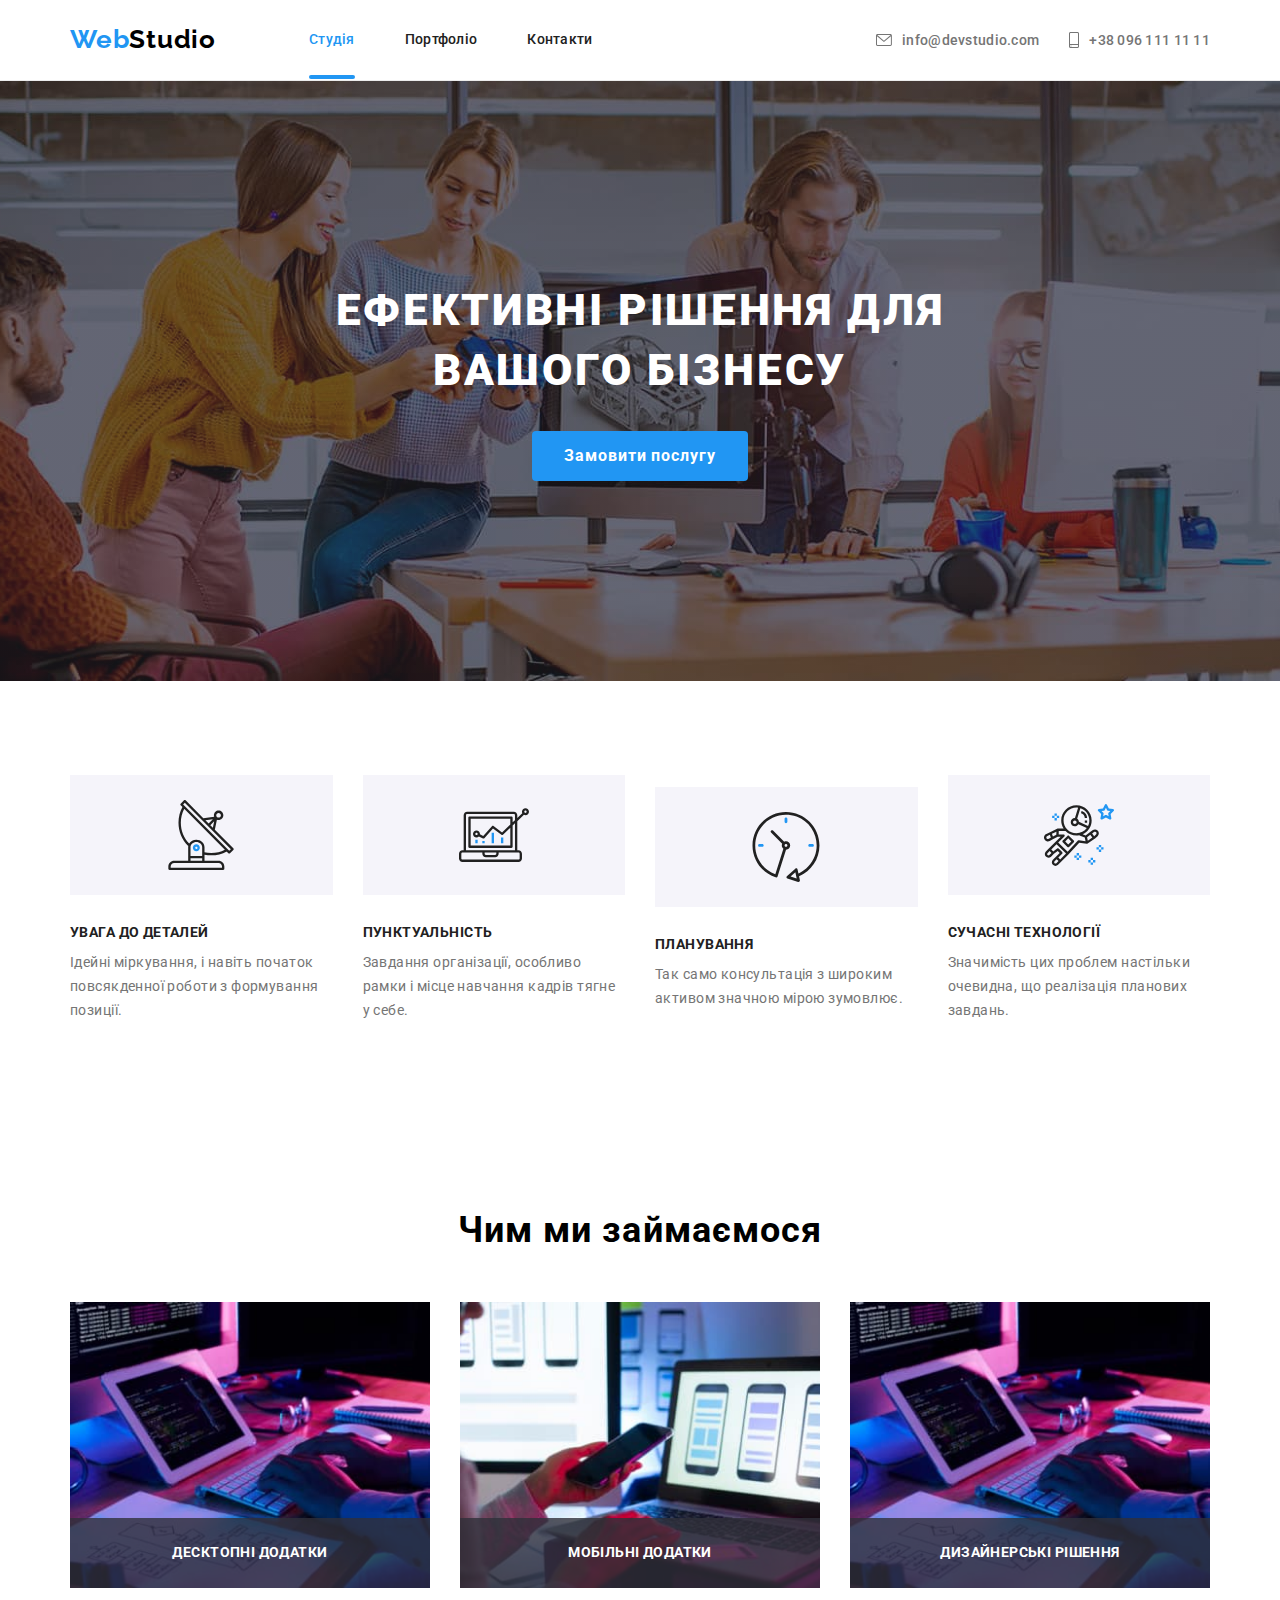
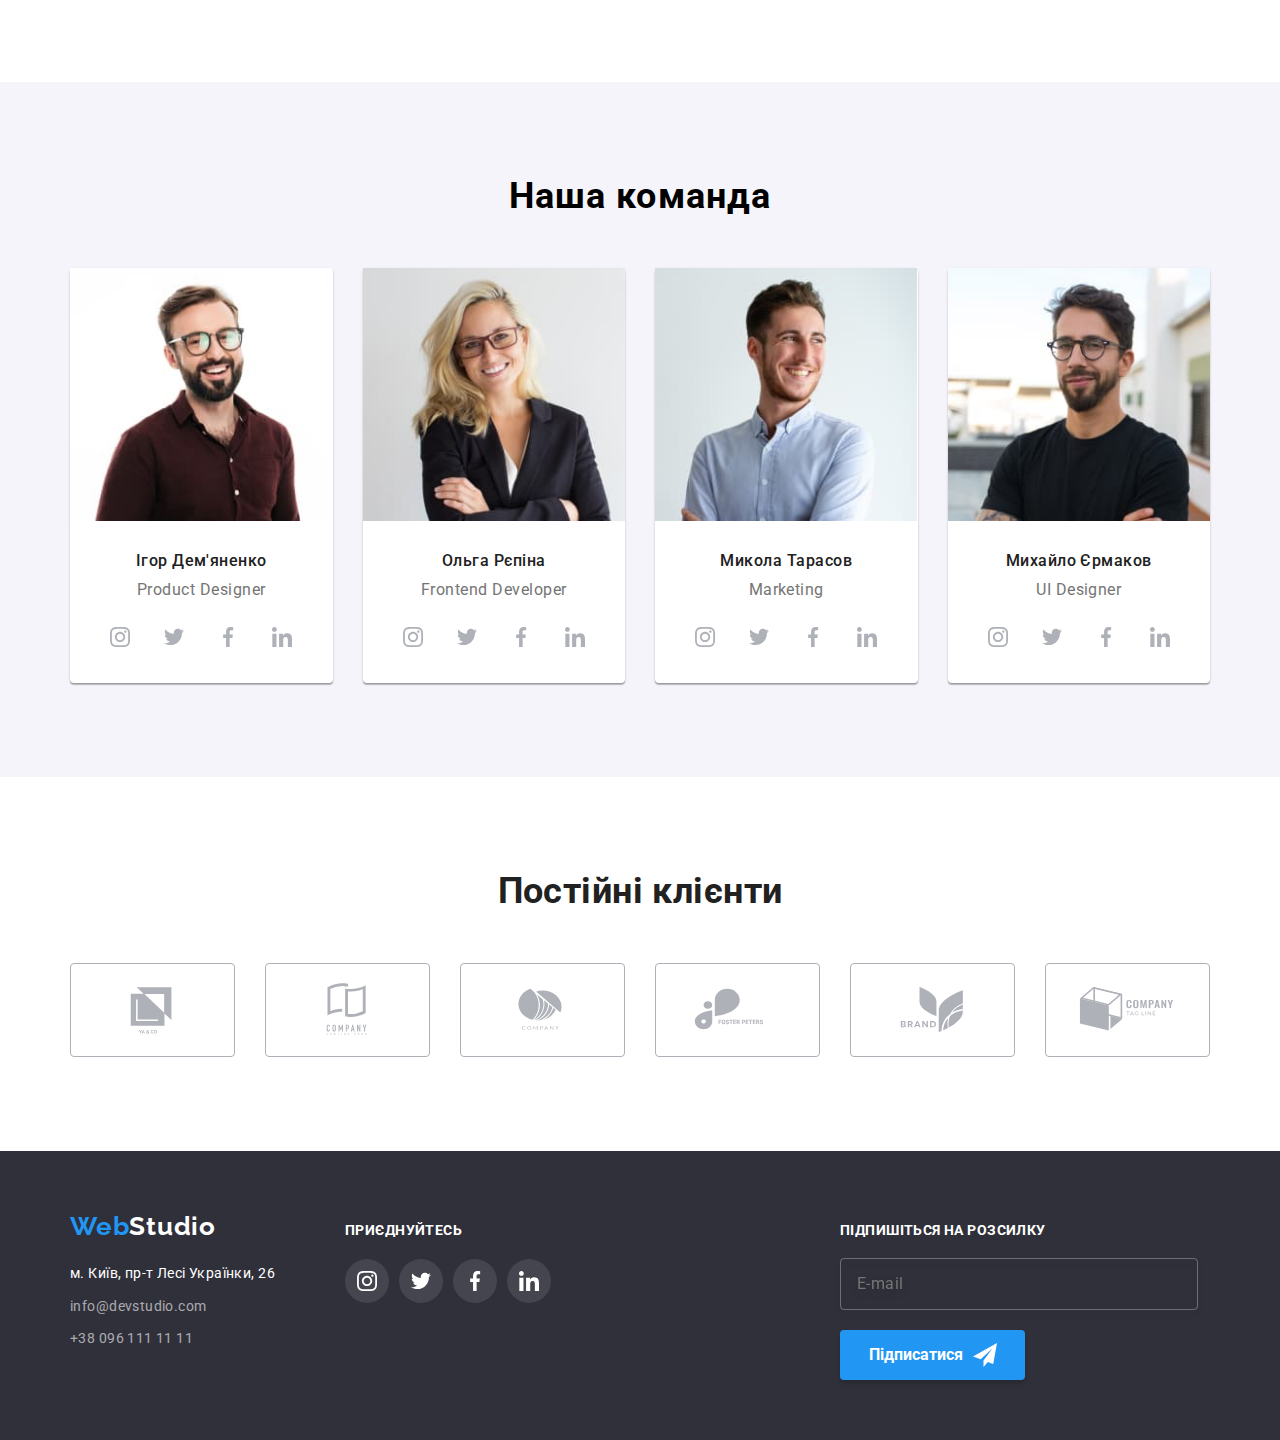
==== index.html @ 3d64f5d3 "hw 8 adaptive" ====
<!DOCTYPE html>
<html lang="uk">
  <head>
    <meta charset="UTF-8" />
    <meta http-equiv="X-UA-Compatible" content="IE=edge" />
    <meta name="viewport" content="width=device-width, initial-scale=1.0" />
    <title>WebStudio</title>

    <link rel="preconnect" href="https://fonts.googleapis.com" />
    <link rel="preconnect" href="https://fonts.gstatic.com" crossorigin />
    <link
      href="https://fonts.googleapis.com/css2?family=Raleway:wght@700&family=Roboto:wght@400;500;700;900&display=swap"
      rel="stylesheet"
    />

    <link
      rel="stylesheet"
      href="https://cdnjs.cloudflare.com/ajax/libs/modern-normalize/1.1.0/modern-normalize.min.css"
    />
    <link rel="stylesheet" href="./css/main.min.css" />
  </head>
  <body>
    <!-- хeдер -->

    <header class="header">
      <div class="container site-nav">
        <a href="./index.html" class="logo logo--nav">
          <span class="logo logo--accent">Web</span>Studio
        </a>

        <button
          class="burgerMenu"
          type="button"
          aria-expanded="false"
          aria-controls="menu-container"
          data-menu-button
        >
          <svg width="24px" height="16px" aria-label="Перемикач мобільного меню">
            <use class="burgerMenu__icon-menu" href="./images/symbol-defs.svg#icon-menu_24px"></use>
            <use
              class="burgerMenu__icon-cross"
              href="./images/symbol-defs.svg#icon-burg-close_24px"
            ></use>
          </svg>
        </button>

        <div class="menu-container" id="menu-container" data-menu>
          <nav class="nav">
            <ul class="nav-list">
              <li class="nav-list__item">
                <a href="./index.html" class="nav-list__link nav-list__link--current">Студія</a>
              </li>
              <li class="nav-list__item">
                <a href="./portfolio.html" class="nav-list__link">Портфоліо</a>
              </li>
              <li class="nav-list__item"><a href="" class="nav-list__link">Контакти</a></li>
            </ul>
          </nav>

          <ul class="contact-list">
            <li class="contact-list__item">
              <a
                href="mailto:info@devstudio.com"
                class="contact-list__link contact-list__link--mail"
              >
                <svg class="contact-list__icon" width="16px" height="12px">
                  <use href="./images/symbol-defs.svg#icon-envelope"></use>
                </svg>
                info@devstudio.com</a
              >
            </li>
            <li class="contact-list__item">
              <a href="tel:+380961111111" class="contact-list__link contact-list__link--tel">
                <svg class="contact-list__icon" width="10px" height="16px">
                  <use href="./images/symbol-defs.svg#icon-smartphone"></use>
                </svg>
                +38 096 111 11 11</a
              >
            </li>
          </ul>

          <ul class="header-list">
            <li class="header-list__item">
              <a href="#" class="header-list__link">Instagram</a>
            </li>
            <li class="header-list__item">
              <a href="#" class="header-list__link">Twitter</a>
            </li>
            <li class="header-list__item">
              <a href="#" class="header-list__link">Facebook</a>
            </li>
            <li class="header-list__item">
              <a href="#" class="header-list__link">LinkedIn</a>
            </li>
          </ul>
        </div>
      </div>
    </header>

    <main>
      <!-- герой -->

      <section class="hero">
        <div class="container">
          <h1 class="hero__title">Ефективні рішення для вашого бізнесу</h1>
          <button type="button" class="hero__button" data-modal-open>Замовити послугу</button>
        </div>
      </section>
      <!--переваги -->

      <section class="section">
        <div class="container">
          <h2 class="visual-hiden">Переваги</h2>
          <ul class="benefits">
            <li class="benefits-list__item">
              <div class="benefits-card">
                <svg width="70px" height="70px">
                  <use href="./images/symbol-defs.svg#icon-antenna"></use>
                </svg>
              </div>
              <h3 class="benefits-card__title">Увага до деталей</h3>
              <p class="benefits-card__text">
                Ідейні міркування, і навіть початок повсякденної роботи з формування позиції.
              </p>
            </li>
            <li class="benefits-list__item">
              <div class="benefits-card">
                <svg width="70px" height="70px">
                  <use href="./images/symbol-defs.svg#icon-diagram"></use>
                </svg>
              </div>

              <h3 class="benefits-card__title">Пунктуальність</h3>
              <p class="benefits-card__text">
                Завдання організації, особливо рамки і місце навчання кадрів тягне у себе.
              </p>
            </li>
            <li class="benefits-list__item">
              <div class="benefits-card">
                <svg width="70px" height="70px">
                  <use href="./images/symbol-defs.svg#icon-clock"></use>
                </svg>
              </div>

              <h3 class="benefits-card__title">Планування</h3>
              <p class="benefits-card__text">
                Так само консультація з широким активом значною мірою зумовлює.
              </p>
            </li>
            <li class="benefits-list__item">
              <div class="benefits-card">
                <svg width="70px" height="70px">
                  <use href="./images/symbol-defs.svg#icon-astronaut"></use>
                </svg>
              </div>

              <h3 class="benefits-card__title">Сучасні технології</h3>
              <p class="benefits-card__text">
                Значимість цих проблем настільки очевидна, що реалізація планових завдань.
              </p>
            </li>
          </ul>
        </div>
      </section>

      <!-- Чим ми займаємося-->

      <section class="section work section--no-padding">
        <div class="container">
          <h2 class="section__title">Чим ми займаємося</h2>
          <ul class="work-list">
            <li class="work-list__thumb">
              <picture>
                <source
                  srcset="./images/workSect/desctop@1x.jpg 1x, ./images/workSect/desctop@2x.jpg 2x"
                />
                <img src="./images/workSect/desctop@1x.jpg" alt="Работа за комп'ютером" />
              </picture>
              <p class="work-list__descriprion">Десктопні додатки</p>
            </li>
            <li class="work-list__thumb">
              <picture>
                <source
                  srcset="./images/workSect/mobile@1x.jpg 1x, ./images/workSect/mobile@2x.jpg 2x"
                />
                <img src="./images/workSect/mobile@1x.jpg" alt="Работа за телефоном" />
              </picture>
              <p class="work-list__descriprion">Мобільні додатки</p>
            </li>
            <li class="work-list__thumb">
              <picture>
                <source
                  srcset="./images/workSect/desctop@1x.jpg 1x, ./images/workSect/desctop@2x.jpg 2x"
                />
                <img src="./images/workSect/desctop@1x.jpg" alt="Работа за планшетом" />
              </picture>
              <p class="work-list__descriprion">Дизайнерські рішення</p>
            </li>
          </ul>
        </div>
      </section>

      <!-- команда -->

      <section class="section section-team">
        <div class="container">
          <h2 class="section__title">Наша команда</h2>
          <ul class="team-list">
            <li class="team-list__card">
              <picture>
                <source
                  srcset="
                    ./images/teamSect/mobile/team1@1x.jpg 1x,
                    ./images/teamSect/mobile/team1@2x.jpg 2x
                  "
                  media="(max-width: 767px)"
                />
                <source
                  srcset="
                    ./images/teamSect/tablet/team1@1x.jpg 1x,
                    ./images/teamSect/tablet/team1@2x.jpg 2x
                  "
                  media="(min-width:768px) and (max-width:1199px)"
                />
                <source
                  srcset="
                    ./images/teamSect/desctop/team1@1x.jpg 1x,
                    ./images/teamSect/desctop/team1@2x.jpg 2x
                  "
                  media="(min-width: 1200px)"
                />
                
                <img src="./images/teamSect/desctop/team1@1x.jpg" alt="Ігор Дем'яненко" />
              </picture>

              <div class="team-list__description">
                <h3 class="team-list__subtitle">Ігор Дем'яненко</h3>
                <p class="team-list__position">Product Designer</p>

                <ul class="social">
                  <li class="social__item">
                    <a class="social__link social__link--team" href="">
                      <svg class="social__icon social__icon--team" width="20px" height="20px">
                        <use href="./images/symbol-defs.svg#icon-instagram"></use>
                      </svg>
                    </a>
                  </li>
                  <li class="social__item">
                    <a class="social__link social__link--team" href="">
                      <svg class="social__icon social__icon--team" width="20px" height="20px">
                        <use href="./images/symbol-defs.svg#icon-twitter"></use>
                      </svg>
                    </a>
                  </li>
                  <li class="social__item">
                    <a class="social__link social__link--team" href="">
                      <svg class="social__icon social__icon--team" width="20px" height="20px">
                        <use href="./images/symbol-defs.svg#icon-facebook"></use>
                      </svg>
                    </a>
                  </li>
                  <li class="social__item">
                    <a class="social__link social__link--team" href="">
                      <svg class="social__icon social__icon--team" width="20px" height="20px">
                        <use href="./images/symbol-defs.svg#icon-linkedin"></use>
                      </svg>
                    </a>
                  </li>
                </ul>
              </div>
            </li>
            <li class="team-list__card">
              <picture>
                <source
                  srcset="
                    ./images/teamSect/mobile/team2@1x.jpg 1x,
                    ./images/teamSect/mobile/team2@2x.jpg 2x
                  "
                  media="(max-width: 767px)"
                />
                <source
                  srcset="
                    ./images/teamSect/tablet/team2@1x.jpg 1x,
                    ./images/teamSect/tablet/team2@2x.jpg 2x
                  "
                  media="(min-width:768px) and (max-width:1199px)"
                />
                <source
                  srcset="
                    ./images/teamSect/desctop/team2@1x.jpg 1x,
                    ./images/teamSect/desctop/team2@2x.jpg 2x
                  "
                  media="(min-width: 1200px)"
                />
                <img src="./images/teamSect/desctop/team2@1x.jpg" alt="Ольга Рєпіна" />
              </picture>

              <div class="team-list__description">
                <h3 class="team-list__subtitle">Ольга Рєпіна</h3>
                <p class="team-list__position">Frontend Developer</p>

                <ul class="social">
                  <li class="social__item">
                    <a class="social__link social__link--team" href="">
                      <svg class="social__icon social__icon--team" width="20px" height="20px">
                        <use href="./images/symbol-defs.svg#icon-instagram"></use>
                      </svg>
                    </a>
                  </li>
                  <li class="social__item">
                    <a class="social__link social__link--team" href="">
                      <svg class="social__icon social__icon--team" width="20px" height="20px">
                        <use href="./images/symbol-defs.svg#icon-twitter"></use>
                      </svg>
                    </a>
                  </li>
                  <li class="social__item">
                    <a class="social__link social__link--team" href="">
                      <svg class="social__icon social__icon--team" width="20px" height="20px">
                        <use href="./images/symbol-defs.svg#icon-facebook"></use>
                      </svg>
                    </a>
                  </li>
                  <li class="social__item">
                    <a class="social__link social__link--team" href="">
                      <svg class="social__icon social__icon--team" width="20px" height="20px">
                        <use href="./images/symbol-defs.svg#icon-linkedin"></use>
                      </svg>
                    </a>
                  </li>
                </ul>
              </div>
            </li>
            <li class="team-list__card">
              <picture>
                <source
                  srcset="
                    ./images/teamSect/mobile/team3@1x.jpg 1x,
                    ./images/teamSect/mobile/team3@2x.jpg 2x
                  "
                  media="(max-width: 767px)"
                />
                <source
                  srcset="
                    ./images/teamSect/tablet/team3@1x.jpg 1x,
                    ./images/teamSect/tablet/team3@2x.jpg 2x
                  "
                  media="(min-width:768px) and (max-width:1199px)"
                />
                <source
                  srcset="
                    ./images/teamSect/desctop/team3@1x.jpg 1x,
                    ./images/teamSect/desctop/team3@2x.jpg 2x
                  "
                  media="(min-width: 1200px)"
                />

                <img src="./images/teamSect/desctop/team3@1x.jpg" alt="Микола Тарасов" />
              </picture>

              <div class="team-list__description">
                <h3 class="team-list__subtitle">Микола Тарасов</h3>
                <p class="team-list__position">Marketing</p>

                <ul class="social">
                  <li class="social__item">
                    <a class="social__link social__link--team" href="">
                      <svg class="social__icon social__icon--team" width="20px" height="20px">
                        <use href="./images/symbol-defs.svg#icon-instagram"></use>
                      </svg>
                    </a>
                  </li>
                  <li class="social__item">
                    <a class="social__link social__link--team" href="">
                      <svg class="social__icon social__icon--team" width="20px" height="20px">
                        <use href="./images/symbol-defs.svg#icon-twitter"></use>
                      </svg>
                    </a>
                  </li>
                  <li class="social__item">
                    <a class="social__link social__link--team" href="">
                      <svg class="social__icon social__icon--team" width="20px" height="20px">
                        <use href="./images/symbol-defs.svg#icon-facebook"></use>
                      </svg>
                    </a>
                  </li>
                  <li class="social__item">
                    <a class="social__link social__link--team" href="">
                      <svg class="social__icon social__icon--team" width="20px" height="20px">
                        <use href="./images/symbol-defs.svg#icon-linkedin"></use>
                      </svg>
                    </a>
                  </li>
                </ul>
              </div>
            </li>
            <li class="team-list__card">
              <picture>
                <source
                  srcset="
                    ./images/teamSect/mobile/team4@1x.jpg 1x,
                    ./images/teamSect/mobile/team4@2x.jpg 2x
                  "
                  media="(max-width: 767px)"
                />
                <source
                  srcset="
                    ./images/teamSect/tablet/team4@1x.jpg 1x,
                    ./images/teamSect/tablet/team4@2x.jpg 2x
                  "
                  media="(min-width:768px) and (max-width:1199px)"
                />
                <source
                  srcset="
                    ./images/teamSect/desctop/team4@1x.jpg 1x,
                    ./images/teamSect/desctop/team4@2x.jpg 2x
                  "
                  media="(min-width: 1200px)"
                />

                <img src="./images/teamSect/desctop/team4@1x.jpg" alt="Михайло Єрмаков" />
              </picture>

              <div class="team-list__description">
                <h3 class="team-list__subtitle">Михайло Єрмаков</h3>
                <p class="team-list__position">UI Designer</p>

                <ul class="social">
                  <li class="social__item">
                    <a class="social__link social__link--team" href="">
                      <svg class="social__icon social__icon--team" width="20px" height="20px">
                        <use href="./images/symbol-defs.svg#icon-instagram"></use>
                      </svg>
                    </a>
                  </li>
                  <li class="social__item">
                    <a class="social__link social__link--team" href="">
                      <svg class="social__icon social__icon--team" width="20px" height="20px">
                        <use href="./images/symbol-defs.svg#icon-twitter"></use>
                      </svg>
                    </a>
                  </li>
                  <li class="social__item">
                    <a class="social__link social__link--team" href="">
                      <svg class="social__icon social__icon--team" width="20px" height="20px">
                        <use href="./images/symbol-defs.svg#icon-facebook"></use>
                      </svg>
                    </a>
                  </li>
                  <li class="social__item">
                    <a class="social__link social__link--team" href="">
                      <svg class="social__icon social__icon--team" width="20px" height="20px">
                        <use href="./images/symbol-defs.svg#icon-linkedin"></use>
                      </svg>
                    </a>
                  </li>
                </ul>
              </div>
            </li>
          </ul>
        </div>
      </section>

      <!-- клієнти -->

      <section class="section">
        <div class="container">
          <h2 class="clients-title">Постійні клієнти</h2>
          <ul class="clients-list">
            <li class="clients-list__item">
              <a class="clients-list__link" href="">
                <svg class="clients-list__icon" width="106px" height="60px">
                  <use href="./images/symbol-defs.svg#icon-company-one"></use>
                </svg>
              </a>
            </li>
            <li class="clients-list__item">
              <a class="clients-list__link" href="">
                <svg class="clients-list__icon" width="106px" height="60px">
                  <use href="./images/symbol-defs.svg#icon-company-two"></use>
                </svg>
              </a>
            </li>
            <li class="clients-list__item">
              <a class="clients-list__link" href="">
                <svg class="clients-list__icon" width="106px" height="60px">
                  <use href="./images/symbol-defs.svg#icon-company-three"></use>
                </svg>
              </a>
            </li>
            <li class="clients-list__item">
              <a class="clients-list__link" href="">
                <svg class="clients-list__icon" width="106px" height="60px">
                  <use href="./images/symbol-defs.svg#icon-company-four"></use>
                </svg>
              </a>
            </li>
            <li class="clients-list__item">
              <a class="clients-list__link" href="">
                <svg class="clients-list__icon" width="106px" height="60px">
                  <use href="./images/symbol-defs.svg#icon-company-five"></use>
                </svg>
              </a>
            </li>
            <li class="clients-list__item">
              <a class="clients-list__link" href="">
                <svg class="clients-list__icon" width="106px" height="60px">
                  <use href="./images/symbol-defs.svg#icon-company-six"></use>
                </svg>
              </a>
            </li>
          </ul>
        </div>
      </section>
    </main>

    <!-- футер -->

    <footer class="footer">
      <div class="container container--footer">
        <div class="address">
          <a href="./index.html" class="logo logo--footer">
            <span class="logo logo--accent">Web</span>Studio
          </a>
          <address>
            <ul class="footer__list">
              <li class="footer__item">
                <a
                  href="https://goo.gl/maps/CPtrU1FHBa2aNyZL9"
                  target="_blank"
                  rel="noopener noreferrer nofollow"
                  class="footer__address"
                >
                  м. Київ, пр-т Лесі Українки, 26
                </a>
              </li>
              <li class="footer__item">
                <a href="mailto:info@devstudio.com" class="footer__link">info@devstudio.com</a>
              </li>
              <li class="footer__item">
                <a href="tel:+380961111111" class="footer__link">+38 096 111 11 11</a>
              </li>
            </ul>
          </address>
        </div>

        <div class="attractiom">
          <p class="social-title">Приєднуйтесь</p>
          <ul class="social">
            <li class="social__item">
              <a class="social__link" href="">
                <svg class="social__icon" width="20px" height="20px">
                  <use href="./images/symbol-defs.svg#icon-instagram"></use>
                </svg>
              </a>
            </li>
            <li class="social__item">
              <a class="social__link" href="">
                <svg class="social__icon" width="20px" height="20px">
                  <use href="./images/symbol-defs.svg#icon-twitter"></use>
                </svg>
              </a>
            </li>
            <li class="social__item">
              <a class="social__link" href="">
                <svg class="social__icon" width="20px" height="20px">
                  <use href="./images/symbol-defs.svg#icon-facebook"></use>
                </svg>
              </a>
            </li>
            <li class="social__item">
              <a class="social__link" href="">
                <svg class="social__icon" width="20px" height="20px">
                  <use href="./images/symbol-defs.svg#icon-linkedin"></use>
                </svg>
              </a>
            </li>
          </ul>
        </div>

        <div class="subscribtion">
          <p class="subscribtion__title">Підпишіться на розсилку</p>

          <form class="subscribtion__form">
            <label for="mail"></label>
            <input
              class="subscribtion__input"
              type="email"
              name="mail"
              id="mail"
              placeholder="E-mail"
              required
            />

            <button class="subscribtion__button" type="submit">
              Підписатися
              <svg class="subscribtion__icon" width="24px" height="24px">
                <use href="./images/symbol-defs.svg#icon-icon-send"></use>
              </svg>
            </button>
          </form>
        </div>
      </div>
    </footer>

    <!-- модалка -->

    <div class="backdrop is-hidden" data-modal>
      <div class="modal">
        <button data-modal-close class="modal__close-button" type="button">
          <svg width="18px" height="18px">
            <use href="./images/symbol-defs.svg#icon-close-black"></use>
          </svg>
        </button>

        <form class="form">
          <p class="form__title">Залиште свої дані, ми вам передзвонимо</p>

          <label class="form-field">
            <span class="form-field__label">Ім'я</span>
            <input class="form-field__input" type="text" name="name" required />

            <svg class="form-field__icon" width="18px" height="18px">
              <use href="./images/symbol-defs.svg#icon-person-black"></use>
            </svg>
          </label>

          <label class="form-field">
            <span class="form-field__label">Телефон</span>
            <input class="form-field__input" type="tel" name="tel" required />
            <svg class="form-field__icon" width="18px" height="18px">
              <use href="./images/symbol-defs.svg#icon-phone-black"></use>
            </svg>
          </label>

          <label class="form-field">
            <span class="form-field__label">Пошта</span>
            <input class="form-field__input" type="email" name="mail" required />
            <svg class="form-field__icon" width="18px" height="18px">
              <use href="./images/symbol-defs.svg#icon-email-black"></use>
            </svg>
          </label>

          <div class="form-textarea">
            <label class="form-textarea__label" for="comment">Коментар</label>
            <textarea
              class="form-textarea__field"
              name="comment"
              id="comment"
              placeholder="Введідь текст"
            ></textarea>
          </div>

          <label class="checkbox">
            <input class="checkbox__input" type="checkbox" name="agreement" />
            <span class="checkbox__icon"></span>
            <span class="checkbox__info">Погоджуюся з розсилкою та приймаю</span>
            <a class="checkbox__link" href="">Умови договору</a>
          </label>

          <button class="button form__button" type="submit">Відправити</button>
        </form>
      </div>
    </div>

    <script src="./js/modal.js"></script>
    <script src="./js/mobile-menu.js"></script>
  </body>
</html>
---- css/main.min.css ----
body{color:var(--main-text-color);font-family:"Roboto",sans-serif;font-size:14px;letter-spacing:.03em;background-color:var(--background-color)}ul{list-style-type:none;margin:0;padding:0}h1,h2,h3,h4,h5,h6,p{margin-top:0;margin-bottom:0}button{display:block;margin:0;cursor:pointer;border:none;border-radius:4px}img{display:block;max-width:100%;height:auto}address{font-style:normal}.visual-hiden{position:absolute;width:1px;height:1px;margin:-1px;border:0;padding:0;white-space:nowrap;-webkit-clip-path:inset(100%);clip-path:inset(100%);clip:rect(0 0 0 0);overflow:hidden}.section__title{color:var(--main-black-color);font-weight:700;font-size:28px;line-height:1.17;text-align:center;letter-spacing:.03em;margin:0 auto 30px}@media screen and (min-width: 1200px){.section__title{margin:0 auto 50px;font-size:36px;line-height:1.16}}.container{padding-left:15px;padding-right:15px;margin-left:auto;margin-right:auto}@media screen and (min-width: 480px){.container{width:480px}}@media screen and (min-width: 768px){.container{width:768px}}@media screen and (min-width: 1200px){.container{width:1170px}}.section{padding-top:60px;padding-bottom:60px}.section--no-padding{padding-top:0}@media screen and (min-width: 1200px){.section{padding-top:94px;padding-bottom:94px}}.logo{font-family:"Raleway",sans-serif;font-weight:700;font-size:26px;line-height:1.16;letter-spacing:.03em;text-decoration:none}@media screen and (min-width: 1200px){.logo{font-size:26px;line-height:1.19}}.logo--nav{color:#000;margin-right:93px;padding-top:24px;padding-bottom:25px}@media screen and (min-width: 768px){.logo--nav{margin-right:80px}}@media screen and (min-width: 1200px){.logo--nav{margin-right:93px}}.logo--accent{color:#2196f3}.logo--footer{color:#fff;display:block;padding:0;margin-bottom:20px}.social{display:-webkit-box;display:-ms-flexbox;display:flex;-webkit-box-align:center;-ms-flex-align:center;align-items:center;-webkit-box-pack:center;-ms-flex-pack:center;justify-content:center}.social__link{display:-webkit-box;display:-ms-flexbox;display:flex;width:44px;height:44px;border-radius:50%;-webkit-box-align:center;-ms-flex-align:center;align-items:center;-webkit-box-pack:center;-ms-flex-pack:center;justify-content:center;background-color:rgba(255,255,255,.1);-webkit-transition:background-color 250ms cubic-bezier(0.4, 0, 0.2, 1);transition:background-color 250ms cubic-bezier(0.4, 0, 0.2, 1)}.social__link:hover,.social__link:focus{background-color:#2196f3;color:#fff}.social__item:not(:last-child){margin-right:10px}.social__icon{fill:#fff}.header{border-bottom:1px solid #ececec;min-height:60px;position:relative;-webkit-transition:opacity 300ms cubic-bezier(0.4, 0, 0.2, 1),-webkit-transform 300ms cubic-bezier(0.4, 0, 0.2, 1);transition:opacity 300ms cubic-bezier(0.4, 0, 0.2, 1),-webkit-transform 300ms cubic-bezier(0.4, 0, 0.2, 1);transition:transform 300ms cubic-bezier(0.4, 0, 0.2, 1),opacity 300ms cubic-bezier(0.4, 0, 0.2, 1);transition:transform 300ms cubic-bezier(0.4, 0, 0.2, 1),opacity 300ms cubic-bezier(0.4, 0, 0.2, 1),-webkit-transform 300ms cubic-bezier(0.4, 0, 0.2, 1)}.site-nav{display:-webkit-box;display:-ms-flexbox;display:flex;-webkit-box-align:center;-ms-flex-align:center;align-items:center}.nav{display:-webkit-box;display:-ms-flexbox;display:flex;-webkit-box-align:center;-ms-flex-align:center;align-items:center}@media(max-width: 767px){.nav{display:-webkit-box;display:-ms-flexbox;display:flex;-webkit-box-pack:justify;-ms-flex-pack:justify;justify-content:space-between;-webkit-box-align:center;-ms-flex-align:center;align-items:center}}.nav-list{display:-webkit-box;display:-ms-flexbox;display:flex}@media screen and (min-width: 768px){.nav-list__item:not(:first-child){margin-left:50px}}@media screen and (max-width: 767px){.nav-list{-webkit-box-orient:vertical;-webkit-box-direction:normal;-ms-flex-direction:column;flex-direction:column}.nav-list__item:not(:last-child){margin-bottom:32px}}.nav-list__link{color:#212121;font-weight:500;font-size:14px;line-height:1.14;letter-spacing:.02em;text-decoration:none;-webkit-transition:color 250ms cubic-bezier(0.4, 0, 0.2, 1);transition:color 250ms cubic-bezier(0.4, 0, 0.2, 1)}.nav-list__link:hover,.nav-list__link:focus{color:#2196f3}@media screen and (max-width: 767px){.nav-list__link{font-weight:500;font-size:40px;line-height:1.17;text-align:center;letter-spacing:.02em}}@media screen and (min-width: 768px){.nav-list__link{position:relative;padding-top:32px;padding-bottom:32px}}.nav-list__link--current{color:#2196f3}@media screen and (min-width: 768px){.nav-list__link--current::after{content:"";position:absolute;left:0;bottom:0;display:block;width:100%;height:4px;border-radius:2px;background-color:#2196f3}}@media(max-width: 767px){.contact-list{display:-webkit-box;display:-ms-flexbox;display:flex;-webkit-box-orient:vertical;-webkit-box-direction:reverse;-ms-flex-direction:column-reverse;flex-direction:column-reverse;margin-top:auto}}@media(min-width: 1200px){.contact-list{display:-webkit-box;display:-ms-flexbox;display:flex;-webkit-box-align:center;-ms-flex-align:center;align-items:center;-webkit-box-pack:center;-ms-flex-pack:center;justify-content:center}}.contact-list__item{display:block}@media(max-width: 767px){.contact-list__item:not(:first-child){margin-bottom:32px}}@media(min-width: 768px)and (max-width: 1199px){.contact-list__item:not(:last-child){margin-bottom:10px}}@media(min-width: 1200px){.contact-list__item:not(:last-child){margin-right:30px}}.contact-list__link{display:-webkit-box;display:-ms-flexbox;display:flex;-webkit-box-align:center;-ms-flex-align:center;align-items:center;color:#757575;font-weight:500;letter-spacing:.02em;text-decoration:none;-webkit-transition:color 250ms cubic-bezier(0.4, 0, 0.2, 1);transition:color 250ms cubic-bezier(0.4, 0, 0.2, 1)}.contact-list__link:hover,.contact-list__link:focus{color:#2196f3}@media(min-width: 768px)and (max-width: 1199px){.contact-list__link{font-size:12px;line-height:1.17}}@media(max-width: 767px){.contact-list__link--mail{font-size:24px;line-height:1.17}}@media(max-width: 416px){.contact-list__link--mail{font-size:18px;line-height:1.17}}@media(max-width: 416px){.contact-list__link--tel{font-size:22px;line-height:1.17}}@media(min-width: 417px)and (max-width: 767px){.contact-list__link--tel{font-size:34px;line-height:1.18}}.contact-list__icon{fill:currentColor;margin-right:10px}@media screen and (max-width: 767px){.contact-list__icon{display:none}}.burgerMenu{position:absolute;top:65%;right:15px;-webkit-transform:translateY(-50%);transform:translateY(-50%);display:-webkit-box;display:-ms-flexbox;display:flex;border:none;padding:0;margin:0;width:40px;height:40px;z-index:44;fill:#212121;background-color:rgba(0,0,0,0);cursor:pointer;-webkit-transition:fill 250ms cubic-bezier(0.4, 0, 0.2, 1);transition:fill 250ms cubic-bezier(0.4, 0, 0.2, 1)}.burgerMenu:hover,.burgerMenu:focus{fill:#2196f3}@media(min-width: 768px){.burgerMenu{display:none}}.burgerMenu__icon-cross{opacity:0;-webkit-transition:opacity 250ms cubic-bezier(0.4, 0, 0.2, 1);transition:opacity 250ms cubic-bezier(0.4, 0, 0.2, 1)}.burgerMenu__icon-menu{opacity:1;-webkit-transition:opacity 250ms cubic-bezier(0.4, 0, 0.2, 1);transition:opacity 250ms cubic-bezier(0.4, 0, 0.2, 1)}.burgerMenu.is-open .burgerMenu__icon-cross{opacity:1}.burgerMenu.is-open .burgerMenu__icon-menu{opacity:0}.menu-container{background-color:#fff}@media(max-width: 767px){.menu-container{opacity:0;position:fixed;top:0;left:0;width:100%;height:100%;z-index:15;padding:48px 5px 48px 40px;-webkit-transform:translateY(-100%);transform:translateY(-100%);-webkit-transition:opacity 300ms cubic-bezier(0.4, 0, 0.2, 1),-webkit-transform 300ms cubic-bezier(0.4, 0, 0.2, 1);transition:opacity 300ms cubic-bezier(0.4, 0, 0.2, 1),-webkit-transform 300ms cubic-bezier(0.4, 0, 0.2, 1);transition:transform 300ms cubic-bezier(0.4, 0, 0.2, 1),opacity 300ms cubic-bezier(0.4, 0, 0.2, 1);transition:transform 300ms cubic-bezier(0.4, 0, 0.2, 1),opacity 300ms cubic-bezier(0.4, 0, 0.2, 1),-webkit-transform 300ms cubic-bezier(0.4, 0, 0.2, 1)}.menu-container.is-open{display:-webkit-box;display:-ms-flexbox;display:flex;-webkit-box-orient:vertical;-webkit-box-direction:normal;-ms-flex-direction:column;flex-direction:column;-webkit-box-pack:justify;-ms-flex-pack:justify;justify-content:space-between;-webkit-box-flex:1;-ms-flex-positive:1;flex-grow:1;-webkit-transform:translateY(0);transform:translateY(0);opacity:1}}@media(min-width: 768px){.menu-container{display:-webkit-box;display:-ms-flexbox;display:flex;-webkit-box-pack:justify;-ms-flex-pack:justify;justify-content:space-between;-webkit-box-align:center;-ms-flex-align:center;align-items:center;-webkit-box-flex:1;-ms-flex-positive:1;flex-grow:1}}.header-list{display:-webkit-box;display:-ms-flexbox;display:flex;-ms-flex-wrap:wrap;flex-wrap:wrap;margin-top:64px}@media(min-width: 768px){.header-list{display:none}}.header-list__item{display:block;padding:0 10px}.header-list__item:first-child{padding-left:0}.header-list__item:last-child{padding-right:0px}.header-list__item:not(:last-child){border-right:1px solid rgba(33,33,33,.2)}@media(max-width: 400px){.header-list__item:nth-child(2n){border:0}}@media(max-width: 400px){.header-list__item:nth-child(-n+2){margin-bottom:10px}}@media(max-width: 400px){.header-list__item{width:calc((100% - 20px)/2)}}.header-list__link{color:#2196f3;font-weight:500;font-size:18px;line-height:1.22;text-decoration:none;letter-spacing:.02em}.hero{width:100%;max-width:1600px;padding:118px 0;background-color:#2f303a;background-image:-webkit-gradient(linear, left top, left bottom, from(rgba(47, 48, 58, 0.4)), to(rgba(47, 48, 58, 0.4))),url(../images/background/background-480@1x.jpg);background-image:linear-gradient(rgba(47, 48, 58, 0.4), rgba(47, 48, 58, 0.4)),url(../images/background/background-480@1x.jpg);background-position:center;background-size:cover;background-repeat:no-repeat}@media(-webkit-min-device-pixel-ratio: 2),(min-resolution: 2dppx),(min-resolution: 192pdi),(min-device-pixel-ratio: 2){.hero{background-image:-webkit-gradient(linear, left top, left bottom, from(rgba(47, 48, 58, 0.4)), to(rgba(47, 48, 58, 0.4))),url(../images/background/background-480@2x.jpg);background-image:linear-gradient(rgba(47, 48, 58, 0.4), rgba(47, 48, 58, 0.4)),url(../images/background/background-480@2x.jpg)}}@media(min-width: 768px){.hero{background-image:-webkit-gradient(linear, left top, left bottom, from(rgba(47, 48, 58, 0.4)), to(rgba(47, 48, 58, 0.4))),url(../images/background/background-768@1x.jpg);background-image:linear-gradient(rgba(47, 48, 58, 0.4), rgba(47, 48, 58, 0.4)),url(../images/background/background-768@1x.jpg)}}@media(min-width: 768px)and (-webkit-min-device-pixel-ratio: 2),(min-width: 768px)and (min-resolution: 2dppx),(min-width: 768px)and (min-resolution: 192dpi),(min-width: 768px)and (min-device-pixel-ratio: 2){.hero{background-image:-webkit-gradient(linear, left top, left bottom, from(rgba(47, 48, 58, 0.4)), to(rgba(47, 48, 58, 0.4))) url(../images/background/background-768@2x.jpg);background-image:linear-gradient(rgba(47, 48, 58, 0.4), rgba(47, 48, 58, 0.4)) url(../images/background/background-768@2x.jpg)}}@media(min-width: 1200px){.hero{padding-top:200px;padding-bottom:200px;background-image:-webkit-gradient(linear, left top, left bottom, from(rgba(47, 48, 58, 0.4)), to(rgba(47, 48, 58, 0.4))),url(../images/background/background-1200@1x.jpg);background-image:linear-gradient(rgba(47, 48, 58, 0.4), rgba(47, 48, 58, 0.4)),url(../images/background/background-1200@1x.jpg)}}@media(min-width: 1200px)and (-webkit-min-device-pixel-ratio: 2),(min-width: 1200px)and (min-resolution: 2dppx),(min-width: 1200px)and (min-resolution: 192dpi),(min-width: 1200px)and (min-device-pixel-ratio: 2){.hero{background-image:-webkit-gradient(linear, left top, left bottom, from(rgba(47, 48, 58, 0.4)), to(rgba(47, 48, 58, 0.4))),url(../images/background/background-1200@2x.jpg);background-image:linear-gradient(rgba(47, 48, 58, 0.4), rgba(47, 48, 58, 0.4)),url(../images/background/background-1200@2x.jpg)}}.hero__title{margin:0 auto 30px;color:#fff;font-weight:900;font-size:26px;line-height:1.62;text-align:center;letter-spacing:.06em;text-transform:uppercase}@media screen and (min-width: 1200px){.hero__title{font-size:44px;line-height:1.36;text-align:center;letter-spacing:.06em;text-transform:uppercase;width:696px}}.hero__button{display:-webkit-box;display:-ms-flexbox;display:flex;-webkit-box-align:center;-ms-flex-align:center;align-items:center;text-align:center;margin:0 auto;min-width:200px;padding:10px 32px;color:#fff;background-color:#2196f3;font-family:inherit;font-weight:700;font-size:16px;line-height:1.9;letter-spacing:.06em;border-style:none;border-radius:4px;cursor:pointer;-webkit-transition:background-color 250ms cubic-bezier(0.4, 0, 0.2, 1);transition:background-color 250ms cubic-bezier(0.4, 0, 0.2, 1)}.hero__button:hover,.hero__button:focus{background-color:#1f84d7}.backdrop{position:fixed;top:0;left:0;width:100%;height:100%;z-index:111;background-color:rgba(0,0,0,.2);opacity:1;overflow-y:scroll}.backdrop.is-hidden{visibility:hidden;opacity:0;pointer-events:none}.backdrop.is-hidden .modal{-webkit-transform:translate(-50%, -50%) scale(1.1);transform:translate(-50%, -50%) scale(1.1);opacity:0}.modal{position:absolute;top:50%;left:50%;min-width:450px;background-color:#fff;opacity:1;-webkit-transform:translate(-50%, -50%) scale(1);transform:translate(-50%, -50%) scale(1);-webkit-transition:opacity 250ms cubic-bezier(0.4, 0, 0.2, 1),-webkit-transform 250ms cubic-bezier(0.4, 0, 0.2, 1);transition:opacity 250ms cubic-bezier(0.4, 0, 0.2, 1),-webkit-transform 250ms cubic-bezier(0.4, 0, 0.2, 1);transition:transform 250ms cubic-bezier(0.4, 0, 0.2, 1),opacity 250ms cubic-bezier(0.4, 0, 0.2, 1);transition:transform 250ms cubic-bezier(0.4, 0, 0.2, 1),opacity 250ms cubic-bezier(0.4, 0, 0.2, 1),-webkit-transform 250ms cubic-bezier(0.4, 0, 0.2, 1);border-radius:4px;-webkit-box-shadow:0px 2px 1px 0px rgba(0,0,0,.2),0px 1px 1px 0px rgba(0,0,0,.14),0px 1px 3px 0px rgba(0,0,0,.12);box-shadow:0px 2px 1px 0px rgba(0,0,0,.2),0px 1px 1px 0px rgba(0,0,0,.14),0px 1px 3px 0px rgba(0,0,0,.12)}@media screen and (min-width: 1200px){.modal{min-width:528px;min-height:581px}}.modal__close-button{fill:#212121;position:absolute;top:8px;right:8px;display:-webkit-box;display:-ms-flexbox;display:flex;-webkit-box-pack:center;-ms-flex-pack:center;justify-content:center;-webkit-box-align:center;-ms-flex-align:center;align-items:center;width:30px;height:30px;border-radius:50%;fill:#212121;background-color:#fff;border:1px solid rgba(0,0,0,.1);-webkit-transition:fill 250ms cubic-bezier(0.4, 0, 0.2, 1);transition:fill 250ms cubic-bezier(0.4, 0, 0.2, 1)}.modal__close-button:hover,.modal__close-button:focus{fill:#2196f3}.form{padding:40px}.form-field__label{margin-bottom:4px;color:#757575;font-size:12px;line-height:1.16;letter-spacing:.01em}.form-field{display:-webkit-box;display:-ms-flexbox;display:flex;-webkit-box-orient:vertical;-webkit-box-direction:normal;-ms-flex-direction:column;flex-direction:column;position:relative;margin-bottom:10px}.form__title{margin-bottom:30px;color:#212121;font-weight:700;font-size:20px;line-height:1.15;text-align:center}.form-field__input{width:100%;height:40px;border:1px solid rgba(33,33,33,.2);border-radius:4px;padding-left:35px;outline:1px solid rgba(0,0,0,0);color:#212121;-webkit-transition:bordrer-color 250ms cubic-bezier(0.4, 0, 0.2, 1);transition:bordrer-color 250ms cubic-bezier(0.4, 0, 0.2, 1)}.form-field__input:focus{border-color:#2196f3}.form-field__icon{position:absolute;left:12px;bottom:11px;fill:#212121;-webkit-transition:fill 250ms cubic-bezier(0.4, 0, 0.2, 1);transition:fill 250ms cubic-bezier(0.4, 0, 0.2, 1)}.form-field__input:focus+.form-field__icon{fill:#2196f3}.form-textarea{display:-webkit-box;display:-ms-flexbox;display:flex;-webkit-box-orient:vertical;-webkit-box-direction:normal;-ms-flex-direction:column;flex-direction:column;margin-bottom:20px}.form-textarea__label{margin-bottom:4px;color:#757575;font-size:12px;line-height:1.16;letter-spacing:.01em}.form-textarea__field{resize:none;width:100%;height:120px;padding:12px 16px;border:1px solid rgba(33,33,33,.2);border-radius:4px;outline:1px solid rgba(0,0,0,0);-webkit-transition:border 250ms cubic-bezier(0.4, 0, 0.2, 1);transition:border 250ms cubic-bezier(0.4, 0, 0.2, 1)}.form-textarea__field:hover,.form-textarea__field:focus{border:1px solid #2196f3}.form-field:focus-within .form-field__input,.form-field:hover .form-field__input{border:1px solid #2196f3}.form-field:focus-within .form-field__icon,.form-field:hover .form-field__icon{fill:#2196f3}.checkbox{display:-webkit-box;display:-ms-flexbox;display:flex;-webkit-box-align:center;-ms-flex-align:center;align-items:center;margin-bottom:30px}@media screen and (min-width: 1200px){.checkbox{padding-right:11px;padding-left:12px}}.checkbox__input{position:absolute;width:1px;height:1px;margin:-1px;border:0;padding:0;white-space:nowrap;-webkit-clip-path:inset(100%);clip-path:inset(100%);clip:rect(0 0 0 0);overflow:hidden}.checkbox__info{font-size:12px;line-height:1.16;color:#757575}.checkbox__icon{width:16px;height:15px;margin-right:8px;border:2px solid #212121;border-radius:4px;-webkit-transition:background-color 250ms cubic-bezier(0.4, 0, 0.2, 1),background-image 250ms cubic-bezier(0.4, 0, 0.2, 1),border-color 250ms cubic-bezier(0.4, 0, 0.2, 1);transition:background-color 250ms cubic-bezier(0.4, 0, 0.2, 1),background-image 250ms cubic-bezier(0.4, 0, 0.2, 1),border-color 250ms cubic-bezier(0.4, 0, 0.2, 1)}.checkbox__input:checked+.checkbox__icon{background-color:#2196f3;background-image:url(../images/iconcheck1.svg);background-size:contain;background-position:center;background-origin:border-box;border-color:#2196f3}.checkbox__link{margin-left:4px;font-size:12px;line-height:1.16;color:#2196f3;text-decoration:underline;-webkit-text-decoration-skip-ink:none;text-decoration-skip-ink:none;-webkit-transition:color 250ms cubic-bezier(0.4, 0, 0.2, 1);transition:color 250ms cubic-bezier(0.4, 0, 0.2, 1)}.checkbox__link:hover,.checkbox__link:focus{color:#188ce8}@media screen and (min-width: 1200px){.checkbox__link{font-size:14px;line-height:24px}}.form__button{display:-webkit-box;display:-ms-flexbox;display:flex;margin:0 auto;padding:10px 52px;font-family:inherit;font-weight:700;font-size:16px;line-height:1.88;letter-spacing:.06em;color:#fff;background-color:#2196f3;-webkit-box-shadow:0px 4px 4px rgba(0,0,0,.15);box-shadow:0px 4px 4px rgba(0,0,0,.15);border-radius:4px;border:0px;cursor:pointer;-webkit-transition:background-color 250ms cubic-bezier(0.4, 0, 0.2, 1),-webkit-box-shadow 250ms cubic-bezier(0.4, 0, 0.2, 1);transition:background-color 250ms cubic-bezier(0.4, 0, 0.2, 1),-webkit-box-shadow 250ms cubic-bezier(0.4, 0, 0.2, 1);transition:background-color 250ms cubic-bezier(0.4, 0, 0.2, 1),box-shadow 250ms cubic-bezier(0.4, 0, 0.2, 1);transition:background-color 250ms cubic-bezier(0.4, 0, 0.2, 1),box-shadow 250ms cubic-bezier(0.4, 0, 0.2, 1),-webkit-box-shadow 250ms cubic-bezier(0.4, 0, 0.2, 1)}.form__button:hover,.form__button:focus{background-color:#188ce8;-webkit-box-shadow:0px 4px 4px rgba(0,0,0,.15);box-shadow:0px 4px 4px rgba(0,0,0,.15)}@media screen and (min-width: 768px){.benefits{display:-webkit-box;display:-ms-flexbox;display:flex;-ms-flex-wrap:wrap;flex-wrap:wrap;margin:-15px}}@media screen and (min-width: 1200px){.benefits{display:-webkit-box;display:-ms-flexbox;display:flex;-webkit-box-align:center;-ms-flex-align:center;align-items:center}}.benefits-list__item{width:100%;margin:0 auto}@media(max-width: 767px){.benefits-list__item:not(:last-child){margin-bottom:30px}}@media screen and (min-width: 768px){.benefits-list__item{width:calc((100% - 60px)/2);margin:15px}}@media screen and (min-width: 1200px){.benefits-list__item{width:calc((100% - 120px)/4)}}.benefits-card{display:-webkit-box;display:-ms-flexbox;display:flex;-webkit-box-pack:center;-ms-flex-pack:center;justify-content:center;-webkit-box-align:center;-ms-flex-align:center;align-items:center;width:100%;height:120px;margin-bottom:30px;background-color:#f5f4fa}.benefits-card__title{color:#212121;font-weight:700;font-size:14px;line-height:1.14;letter-spacing:.03em;text-transform:uppercase;margin-bottom:10px}@media(max-width: 767px){.benefits-card__title{text-align:center}}.benefits-card__text{color:#757575;font-size:14px;line-height:1.7;letter-spacing:.03em}@media screen and (max-width: 1199px){.work{display:none}}.work-list{display:-webkit-box;display:-ms-flexbox;display:flex}.work-list__thumb{position:relative}.work-list__thumb:not(:last-child){margin-right:30px}.work-list__descriprion{position:absolute;left:0;bottom:0;width:100%;height:70px;display:-webkit-box;display:-ms-flexbox;display:flex;-webkit-box-pack:center;-ms-flex-pack:center;justify-content:center;-webkit-box-align:center;-ms-flex-align:center;align-items:center;font-weight:700;line-height:1.14;text-transform:uppercase;color:#fff;background-color:rgba(47,48,58,.8)}.section-team{background-color:#f5f4fa;width:100%;margin:0 auto}.team-list__subtitle{color:#212121;font-weight:500;font-size:16px;line-height:1.2;text-align:center;letter-spacing:.03em;margin-bottom:10px}.team-list__position{color:#757575;font-size:16px;line-height:1.2;text-align:center;letter-spacing:.03em;margin-bottom:16px}.team-list__description{padding:30px 0 24px}.team-list{margin:0 auto}@media(min-width: 768px){.team-list{display:-webkit-box;display:-ms-flexbox;display:flex;-ms-flex-wrap:wrap;flex-wrap:wrap;margin:-15px}}.team-list__card{width:100%;display:-webkit-box;display:-ms-flexbox;display:flex;-webkit-box-orient:vertical;-webkit-box-direction:normal;-ms-flex-direction:column;flex-direction:column;-webkit-box-align:center;-ms-flex-align:center;align-items:center;-webkit-box-pack:center;-ms-flex-pack:center;justify-content:center;background-color:#fff;-webkit-box-shadow:0px 1px 3px rgba(0,0,0,.12),0px 1px 1px rgba(0,0,0,.14),0px 2px 1px rgba(0,0,0,.2);box-shadow:0px 1px 3px rgba(0,0,0,.12),0px 1px 1px rgba(0,0,0,.14),0px 2px 1px rgba(0,0,0,.2);border-radius:4px}@media(max-width: 767px){.team-list__card:not(:last-child){margin-bottom:30px}}.team-list__card>img{width:100%}@media screen and (min-width: 768px){.team-list__card{width:calc((100% - 60px)/2);margin:15px}}@media screen and (min-width: 1200px){.team-list__card{width:calc((100% - 120px)/4)}}.social__icon--team{fill:currentColor}.social__link--team{color:#afb1b8;background-color:#fff;-webkit-transition:color 250ms cubic-bezier(0.4, 0, 0.2, 1),background-color 250ms cubic-bezier(0.4, 0, 0.2, 1);transition:color 250ms cubic-bezier(0.4, 0, 0.2, 1),background-color 250ms cubic-bezier(0.4, 0, 0.2, 1)}.social__link--team-team:hover,.social__link--team--team:focus{color:#fff;background-color:#2196f3}.clients-title{color:#212121;font-weight:700;font-size:28px;line-height:1.17;text-align:center;margin-bottom:30px}@media screen and (min-width: 1200px){.clients-title{font-size:36px;line-height:1.16;margin-bottom:50px}}.clients-list{display:-webkit-box;display:-ms-flexbox;display:flex;-ms-flex-wrap:wrap;flex-wrap:wrap;margin:-15px}.clients-list__item{margin:15px;width:calc((100% - 60px)/2)}@media screen and (min-width: 768px){.clients-list__item{margin:15px;width:calc((100% - 90px)/3)}}@media(min-width: 1200px){.clients-list__item{width:calc((100% - 180px)/6)}}.clients-list__icon{fill:currentColor}.clients-list__link{display:-webkit-box;display:-ms-flexbox;display:flex;-webkit-box-pack:center;-ms-flex-pack:center;justify-content:center;-webkit-box-align:center;-ms-flex-align:center;align-items:center;padding:16px 0;color:#afb1b8;border:1px solid #afb1b8;border-radius:4px;-webkit-transition:color 250ms cubic-bezier(0.4, 0, 0.2, 1),border-color 250ms cubic-bezier(0.4, 0, 0.2, 1);transition:color 250ms cubic-bezier(0.4, 0, 0.2, 1),border-color 250ms cubic-bezier(0.4, 0, 0.2, 1)}.clients-list__link:hover,.clients-list__link:focus{border-color:#2196f3;color:#2196f3}.footer{-webkit-box-pack:center;-ms-flex-pack:center;justify-content:center;text-align:center;width:100%;padding:60px 0;margin:0 auto;background-color:#2f303a}@media screen and (min-width: 1200px){.footer{display:-webkit-box;display:-ms-flexbox;display:flex;-webkit-box-pack:center;-ms-flex-pack:center;justify-content:center;text-align:start;-webkit-box-align:baseline;-ms-flex-align:baseline;align-items:baseline}}@media(min-width: 768px){.container--footer{display:-webkit-box;display:-ms-flexbox;display:flex;-ms-flex-wrap:wrap;flex-wrap:wrap;-webkit-box-pack:center;-ms-flex-pack:center;justify-content:center;-webkit-box-align:baseline;-ms-flex-align:baseline;align-items:baseline}}@media(min-width: 1200px){.container--footer{margin:0}}.address{margin-bottom:60px}@media screen and (min-width: 768px){.address{margin-right:auto}}@media screen and (min-width: 1200px){.address{margin-right:70px;margin-bottom:0}}.logo--footer{color:#fff;display:block;padding:0;margin-bottom:20px}.footer__address{color:#fff;font-weight:400;font-size:14px;line-height:1.7;letter-spacing:.03em;text-decoration:none;-webkit-transition:color 250ms cubic-bezier(0.4, 0, 0.2, 1);transition:color 250ms cubic-bezier(0.4, 0, 0.2, 1)}.footer__address:hover,.footer__address:focus{color:#2196f3}.footer__item:not(:last-child){margin-bottom:9px}.footer__link{color:rgba(255,255,255,.6);font-weight:400;font-size:14px;line-height:1.7;letter-spacing:.03em;text-decoration:none;display:block;-webkit-transition:color 250ms cubic-bezier(0.4, 0, 0.2, 1);transition:color 250ms cubic-bezier(0.4, 0, 0.2, 1)}.footer__link:hover,.footer__link:focus{color:#2196f3}.social-title{color:#fff;font-weight:700;font-size:14px;line-height:1.14;text-transform:uppercase;margin-bottom:20px}.subscribtion{-webkit-box-pack:center;-ms-flex-pack:center;justify-content:center;-webkit-box-align:center;-ms-flex-align:center;align-items:center}@media screen and (min-width: 1200px){.subscribtion{margin-left:auto}.subscribtion__form{-webkit-box-align:center;-ms-flex-align:center;align-items:center}.subscribtion__icon{margin-left:10px}}.subscribtion__input{display:block;width:100%;max-width:450px;padding:15px 16px 15px;margin:0 auto 20px;font-size:16px;line-height:1.25;letter-spacing:inherit;margin-bottom:20px;background-color:rgba(0,0,0,0);border:1px solid rgba(255,255,255,.3);-webkit-filter:drop-shadow(0px 4px 4px rgba(0, 0, 0, 0.15));filter:drop-shadow(0px 4px 4px rgba(0, 0, 0, 0.15));border-radius:4px;outline:1px solid rgba(0,0,0,0);color:#fff;-webkit-transition:border-color 250ms cubic-bezier(0.4, 0, 0.2, 1);transition:border-color 250ms cubic-bezier(0.4, 0, 0.2, 1)}.subscribtion__input:focus{border-color:#fff}@media screen and (min-width: 768px){.subscribtion__input{width:450px}}@media(min-width: 1200px){.subscribtion__input{display:block;width:358px;margin-right:12px}}.subscribtion__title{margin-bottom:20px;color:#fff;font-weight:700;font-size:14px;line-height:16px;letter-spacing:.03em;text-transform:uppercase}@media screen and (max-width: 767px){.subscribtion__title{margin-top:60px}}.subscribtion__button{position:relative;display:inline-block;-webkit-box-pack:center;-ms-flex-pack:center;justify-content:center;-webkit-box-align:center;-ms-flex-align:center;align-items:center;padding:10px 62px 10px 29px;font-family:inherit;font-weight:700;font-size:16px;line-height:1.88;color:#fff;background-color:#2196f3;-webkit-box-shadow:0px 4px 4px rgba(0,0,0,.15);box-shadow:0px 4px 4px rgba(0,0,0,.15);border-radius:4px;border:0px;cursor:pointer;-webkit-transition:background-color 250ms cubic-bezier(0.4, 0, 0.2, 1);transition:background-color 250ms cubic-bezier(0.4, 0, 0.2, 1)}.subscribtion__button:hover,.subscribtion__button:focus{background-color:#1f84d7}.subscribtion__icon{position:absolute;top:50%;right:28px;-webkit-transform:translateY(-50%);transform:translateY(-50%)}.buttons-list{display:-webkit-box;display:-ms-flexbox;display:flex;-ms-flex-wrap:wrap;flex-wrap:wrap;margin-bottom:40px}.buttons-list__item{margin-right:8px;margin-bottom:15px}.buttons-list__item:nth-last-child(-n+2){margin-bottom:0}@media screen and (min-width: 768px){.buttons-list{-webkit-box-pack:center;-ms-flex-pack:center;justify-content:center;margin-bottom:30px}}@media screen and (min-width: 1200px){.buttons-list{-webkit-box-pack:center;-ms-flex-pack:center;justify-content:center;margin-bottom:50px}.buttons-list__item:not(:first-child){margin-left:8px}}.buttons-list__button{color:#212121;background-color:#f5f4fa;font-family:inherit;font-style:normal;font-weight:500;font-size:16px;line-height:1.6;text-align:center;letter-spacing:.03em;border-style:none;border-radius:5px;cursor:pointer;padding:6px 22px;-webkit-transition:color 250ms cubic-bezier(0.4, 0, 0.2, 1),background-color 250ms cubic-bezier(0.4, 0, 0.2, 1),-webkit-box-shadow 250ms cubic-bezier(0.4, 0, 0.2, 1);transition:color 250ms cubic-bezier(0.4, 0, 0.2, 1),background-color 250ms cubic-bezier(0.4, 0, 0.2, 1),-webkit-box-shadow 250ms cubic-bezier(0.4, 0, 0.2, 1);transition:color 250ms cubic-bezier(0.4, 0, 0.2, 1),background-color 250ms cubic-bezier(0.4, 0, 0.2, 1),box-shadow 250ms cubic-bezier(0.4, 0, 0.2, 1);transition:color 250ms cubic-bezier(0.4, 0, 0.2, 1),background-color 250ms cubic-bezier(0.4, 0, 0.2, 1),box-shadow 250ms cubic-bezier(0.4, 0, 0.2, 1),-webkit-box-shadow 250ms cubic-bezier(0.4, 0, 0.2, 1)}.buttons-list__button:hover,.buttons-list__button:focus{color:#fff;background-color:#2196f3;-webkit-box-shadow:0px 3px 1px rgba(0,0,0,.12),0px 1px 2px rgba(0,0,0,.08),0px 2px 2px rgba(0,0,0,.12);box-shadow:0px 3px 1px rgba(0,0,0,.12),0px 1px 2px rgba(0,0,0,.08),0px 2px 2px rgba(0,0,0,.12)}.galery{display:-webkit-box;display:-ms-flexbox;display:flex;-ms-flex-wrap:wrap;flex-wrap:wrap}@media screen and (min-width: 768px){.galery{margin:-15px}}@media screen and (min-width: 1200px){.galery{margin:-15px}}.galery__item{width:100%;max-width:450px;-webkit-transition:-webkit-box-shadow 250ms cubic-bezier(0.4, 0, 0.2, 1);transition:-webkit-box-shadow 250ms cubic-bezier(0.4, 0, 0.2, 1);transition:box-shadow 250ms cubic-bezier(0.4, 0, 0.2, 1);transition:box-shadow 250ms cubic-bezier(0.4, 0, 0.2, 1), -webkit-box-shadow 250ms cubic-bezier(0.4, 0, 0.2, 1)}@media screen and (max-width: 767px){.galery__item{margin-bottom:30px}.galery__item:last-child{margin-bottom:0}}@media screen and (min-width: 768px){.galery__item{margin:15px;width:calc((100% - 60px)/2);max-width:354px}}@media screen and (min-width: 1200px){.galery__item{margin:15px;width:calc((100% - 90px)/3);max-width:370px}}.galery__thumb{display:-webkit-box;display:-ms-flexbox;display:flex;-webkit-box-orient:vertical;-webkit-box-direction:normal;-ms-flex-direction:column;flex-direction:column;color:#212121;text-decoration:none}.galery__thumb:hover,.galery__thumb:focus{-webkit-box-shadow:0px 1px 1px rgba(0,0,0,.12),0px 4px 4px rgba(0,0,0,.06),1px 4px 6px rgba(0,0,0,.16);box-shadow:0px 1px 1px rgba(0,0,0,.12),0px 4px 4px rgba(0,0,0,.06),1px 4px 6px rgba(0,0,0,.16)}.galery__thumb:hover .galery__overlay,.galery__thumb:focus .galery__overlay{-webkit-transform:translateY(0);transform:translateY(0)}.galery__title{color:#212121;font-weight:700;font-size:18px;line-height:2;letter-spacing:.06em;margin-bottom:4px}.galery__type{color:#212121;-webkit-box-flex:1;-ms-flex-positive:1;flex-grow:1;font-size:16px;line-height:1.8;letter-spacing:.03em}.galery__type:first-child{margin-bottom:40px}.galery__meta{border:1px solid #eee;padding:20px 24px;-webkit-box-flex:1;-ms-flex-positive:1;flex-grow:1}.galery__image{position:relative;overflow:hidden;display:block;width:100%}.galery__overlay{position:absolute;left:0;top:0;width:100%;padding:63px 24px;background:rgba(33,150,243,.9);-webkit-transform:translateY(100%);transform:translateY(100%);-webkit-transition:-webkit-transform 250ms cubic-bezier(0.4, 0, 0.2, 1);transition:-webkit-transform 250ms cubic-bezier(0.4, 0, 0.2, 1);transition:transform 250ms cubic-bezier(0.4, 0, 0.2, 1);transition:transform 250ms cubic-bezier(0.4, 0, 0.2, 1), -webkit-transform 250ms cubic-bezier(0.4, 0, 0.2, 1)}@media(max-width: 767px){.galery__overlay{height:100%}}.galery__overlay-desc{font-size:18px;line-height:1.56;color:#fff}/*# sourceMappingURL=main.min.css.map */
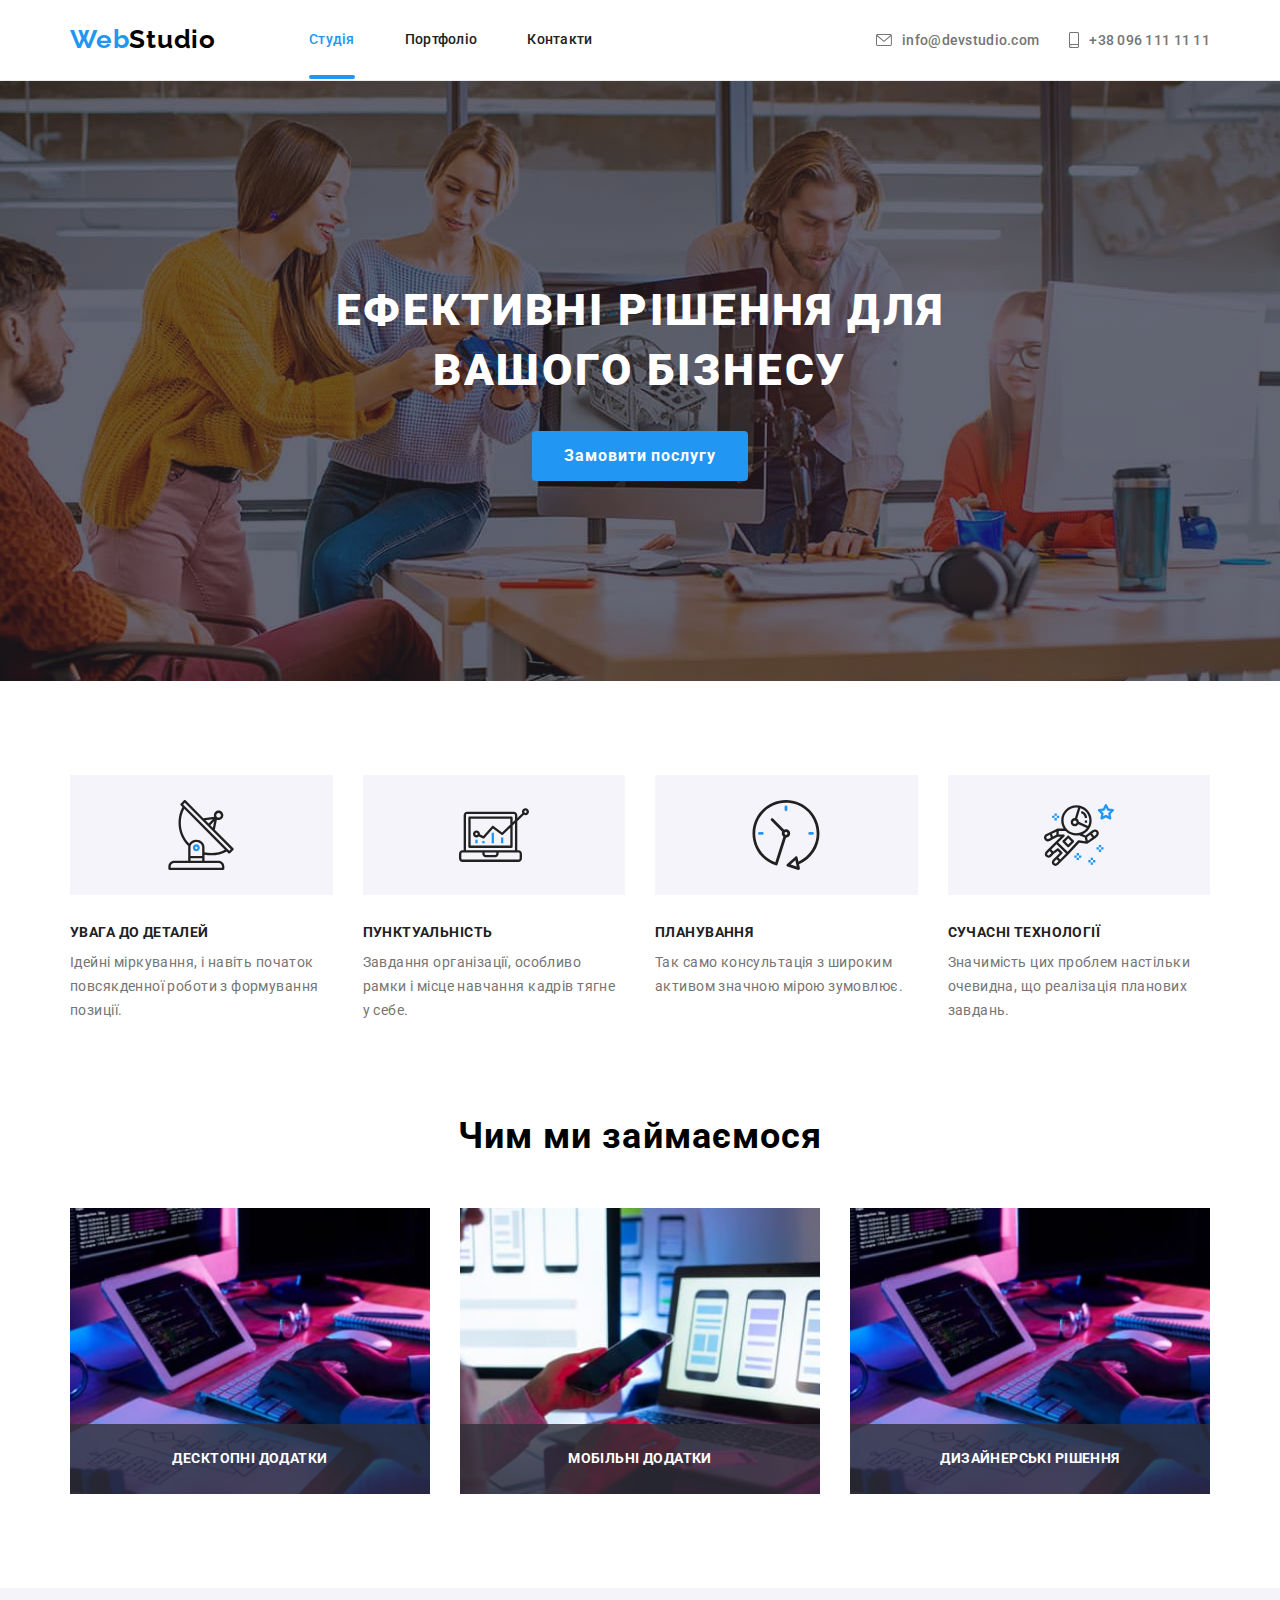
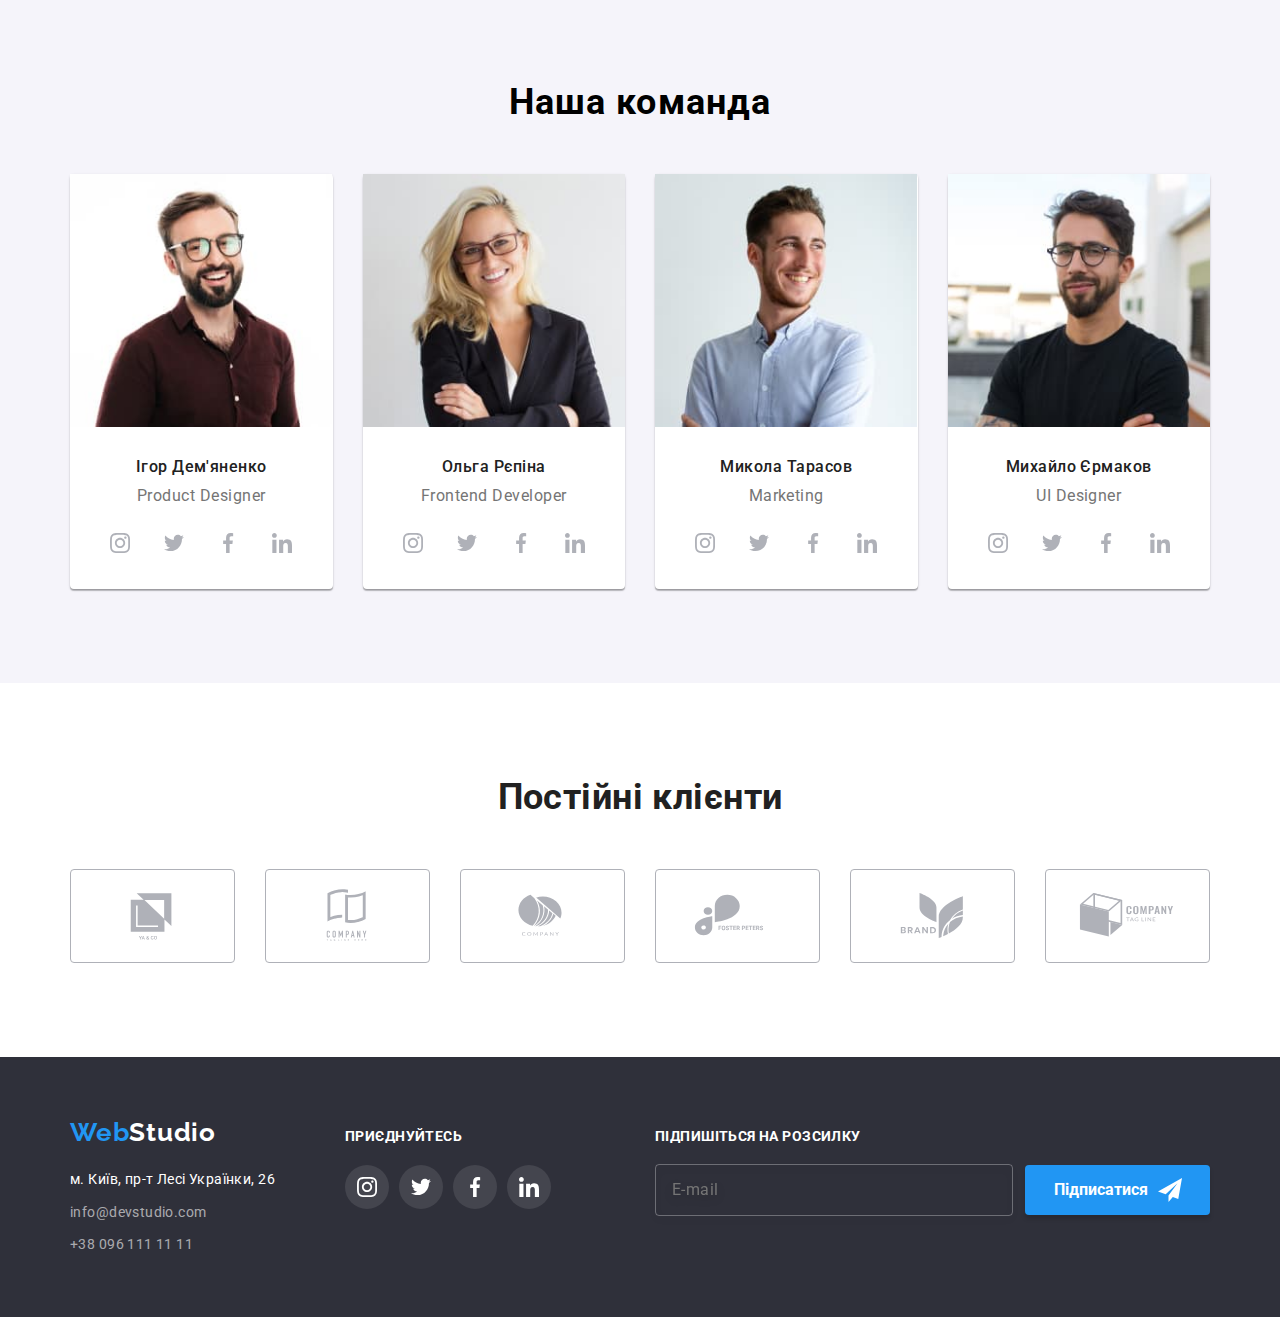
==== commit 2ad39f2f: "hw 8 fix" ====
--- a/index.html
+++ b/index.html
@@ -229,7 +229,7 @@
                   "
                   media="(min-width: 1200px)"
                 />
-                
+
                 <img src="./images/teamSect/desctop/team1@1x.jpg" alt="Ігор Дем'яненко" />
               </picture>
 
@@ -518,64 +518,66 @@
 
     <footer class="footer">
       <div class="container container--footer">
-        <div class="address">
-          <a href="./index.html" class="logo logo--footer">
-            <span class="logo logo--accent">Web</span>Studio
-          </a>
-          <address>
-            <ul class="footer__list">
-              <li class="footer__item">
-                <a
-                  href="https://goo.gl/maps/CPtrU1FHBa2aNyZL9"
-                  target="_blank"
-                  rel="noopener noreferrer nofollow"
-                  class="footer__address"
-                >
-                  м. Київ, пр-т Лесі Українки, 26
+        <div class="wrapper">
+          <div class="address">
+            <a href="./index.html" class="logo logo--footer">
+              <span class="logo logo--accent">Web</span>Studio
+            </a>
+            <address>
+              <ul class="footer__list">
+                <li class="footer__item">
+                  <a
+                    href="https://goo.gl/maps/CPtrU1FHBa2aNyZL9"
+                    target="_blank"
+                    rel="noopener noreferrer nofollow"
+                    class="footer__address"
+                  >
+                    м. Київ, пр-т Лесі Українки, 26
+                  </a>
+                </li>
+                <li class="footer__item">
+                  <a href="mailto:info@devstudio.com" class="footer__link">info@devstudio.com</a>
+                </li>
+                <li class="footer__item">
+                  <a href="tel:+380961111111" class="footer__link">+38 096 111 11 11</a>
+                </li>
+              </ul>
+            </address>
+          </div>
+
+          <div>
+            <p class="social-title">Приєднуйтесь</p>
+            <ul class="social">
+              <li class="social__item">
+                <a class="social__link" href="">
+                  <svg class="social__icon" width="20px" height="20px">
+                    <use href="./images/symbol-defs.svg#icon-instagram"></use>
+                  </svg>
                 </a>
               </li>
-              <li class="footer__item">
-                <a href="mailto:info@devstudio.com" class="footer__link">info@devstudio.com</a>
+              <li class="social__item">
+                <a class="social__link" href="">
+                  <svg class="social__icon" width="20px" height="20px">
+                    <use href="./images/symbol-defs.svg#icon-twitter"></use>
+                  </svg>
+                </a>
               </li>
-              <li class="footer__item">
-                <a href="tel:+380961111111" class="footer__link">+38 096 111 11 11</a>
+              <li class="social__item">
+                <a class="social__link" href="">
+                  <svg class="social__icon" width="20px" height="20px">
+                    <use href="./images/symbol-defs.svg#icon-facebook"></use>
+                  </svg>
+                </a>
+              </li>
+              <li class="social__item">
+                <a class="social__link" href="">
+                  <svg class="social__icon" width="20px" height="20px">
+                    <use href="./images/symbol-defs.svg#icon-linkedin"></use>
+                  </svg>
+                </a>
               </li>
             </ul>
-          </address>
-        </div>
-
-        <div class="attractiom">
-          <p class="social-title">Приєднуйтесь</p>
-          <ul class="social">
-            <li class="social__item">
-              <a class="social__link" href="">
-                <svg class="social__icon" width="20px" height="20px">
-                  <use href="./images/symbol-defs.svg#icon-instagram"></use>
-                </svg>
-              </a>
-            </li>
-            <li class="social__item">
-              <a class="social__link" href="">
-                <svg class="social__icon" width="20px" height="20px">
-                  <use href="./images/symbol-defs.svg#icon-twitter"></use>
-                </svg>
-              </a>
-            </li>
-            <li class="social__item">
-              <a class="social__link" href="">
-                <svg class="social__icon" width="20px" height="20px">
-                  <use href="./images/symbol-defs.svg#icon-facebook"></use>
-                </svg>
-              </a>
-            </li>
-            <li class="social__item">
-              <a class="social__link" href="">
-                <svg class="social__icon" width="20px" height="20px">
-                  <use href="./images/symbol-defs.svg#icon-linkedin"></use>
-                </svg>
-              </a>
-            </li>
-          </ul>
+          </div>
         </div>
 
         <div class="subscribtion">
--- a/css/main.min.css
+++ b/css/main.min.css
@@ -1 +1 @@
-body{color:var(--main-text-color);font-family:"Roboto",sans-serif;font-size:14px;letter-spacing:.03em;background-color:var(--background-color)}ul{list-style-type:none;margin:0;padding:0}h1,h2,h3,h4,h5,h6,p{margin-top:0;margin-bottom:0}button{display:block;margin:0;cursor:pointer;border:none;border-radius:4px}img{display:block;max-width:100%;height:auto}address{font-style:normal}.visual-hiden{position:absolute;width:1px;height:1px;margin:-1px;border:0;padding:0;white-space:nowrap;-webkit-clip-path:inset(100%);clip-path:inset(100%);clip:rect(0 0 0 0);overflow:hidden}.section__title{color:var(--main-black-color);font-weight:700;font-size:28px;line-height:1.17;text-align:center;letter-spacing:.03em;margin:0 auto 30px}@media screen and (min-width: 1200px){.section__title{margin:0 auto 50px;font-size:36px;line-height:1.16}}.container{padding-left:15px;padding-right:15px;margin-left:auto;margin-right:auto}@media screen and (min-width: 480px){.container{width:480px}}@media screen and (min-width: 768px){.container{width:768px}}@media screen and (min-width: 1200px){.container{width:1170px}}.section{padding-top:60px;padding-bottom:60px}.section--no-padding{padding-top:0}@media screen and (min-width: 1200px){.section{padding-top:94px;padding-bottom:94px}}.logo{font-family:"Raleway",sans-serif;font-weight:700;font-size:26px;line-height:1.16;letter-spacing:.03em;text-decoration:none}@media screen and (min-width: 1200px){.logo{font-size:26px;line-height:1.19}}.logo--nav{color:#000;margin-right:93px;padding-top:24px;padding-bottom:25px}@media screen and (min-width: 768px){.logo--nav{margin-right:80px}}@media screen and (min-width: 1200px){.logo--nav{margin-right:93px}}.logo--accent{color:#2196f3}.logo--footer{color:#fff;display:block;padding:0;margin-bottom:20px}.social{display:-webkit-box;display:-ms-flexbox;display:flex;-webkit-box-align:center;-ms-flex-align:center;align-items:center;-webkit-box-pack:center;-ms-flex-pack:center;justify-content:center}.social__link{display:-webkit-box;display:-ms-flexbox;display:flex;width:44px;height:44px;border-radius:50%;-webkit-box-align:center;-ms-flex-align:center;align-items:center;-webkit-box-pack:center;-ms-flex-pack:center;justify-content:center;background-color:rgba(255,255,255,.1);-webkit-transition:background-color 250ms cubic-bezier(0.4, 0, 0.2, 1);transition:background-color 250ms cubic-bezier(0.4, 0, 0.2, 1)}.social__link:hover,.social__link:focus{background-color:#2196f3;color:#fff}.social__item:not(:last-child){margin-right:10px}.social__icon{fill:#fff}.header{border-bottom:1px solid #ececec;min-height:60px;position:relative;-webkit-transition:opacity 300ms cubic-bezier(0.4, 0, 0.2, 1),-webkit-transform 300ms cubic-bezier(0.4, 0, 0.2, 1);transition:opacity 300ms cubic-bezier(0.4, 0, 0.2, 1),-webkit-transform 300ms cubic-bezier(0.4, 0, 0.2, 1);transition:transform 300ms cubic-bezier(0.4, 0, 0.2, 1),opacity 300ms cubic-bezier(0.4, 0, 0.2, 1);transition:transform 300ms cubic-bezier(0.4, 0, 0.2, 1),opacity 300ms cubic-bezier(0.4, 0, 0.2, 1),-webkit-transform 300ms cubic-bezier(0.4, 0, 0.2, 1)}.site-nav{display:-webkit-box;display:-ms-flexbox;display:flex;-webkit-box-align:center;-ms-flex-align:center;align-items:center}.nav{display:-webkit-box;display:-ms-flexbox;display:flex;-webkit-box-align:center;-ms-flex-align:center;align-items:center}@media(max-width: 767px){.nav{display:-webkit-box;display:-ms-flexbox;display:flex;-webkit-box-pack:justify;-ms-flex-pack:justify;justify-content:space-between;-webkit-box-align:center;-ms-flex-align:center;align-items:center}}.nav-list{display:-webkit-box;display:-ms-flexbox;display:flex}@media screen and (min-width: 768px){.nav-list__item:not(:first-child){margin-left:50px}}@media screen and (max-width: 767px){.nav-list{-webkit-box-orient:vertical;-webkit-box-direction:normal;-ms-flex-direction:column;flex-direction:column}.nav-list__item:not(:last-child){margin-bottom:32px}}.nav-list__link{color:#212121;font-weight:500;font-size:14px;line-height:1.14;letter-spacing:.02em;text-decoration:none;-webkit-transition:color 250ms cubic-bezier(0.4, 0, 0.2, 1);transition:color 250ms cubic-bezier(0.4, 0, 0.2, 1)}.nav-list__link:hover,.nav-list__link:focus{color:#2196f3}@media screen and (max-width: 767px){.nav-list__link{font-weight:500;font-size:40px;line-height:1.17;text-align:center;letter-spacing:.02em}}@media screen and (min-width: 768px){.nav-list__link{position:relative;padding-top:32px;padding-bottom:32px}}.nav-list__link--current{color:#2196f3}@media screen and (min-width: 768px){.nav-list__link--current::after{content:"";position:absolute;left:0;bottom:0;display:block;width:100%;height:4px;border-radius:2px;background-color:#2196f3}}@media(max-width: 767px){.contact-list{display:-webkit-box;display:-ms-flexbox;display:flex;-webkit-box-orient:vertical;-webkit-box-direction:reverse;-ms-flex-direction:column-reverse;flex-direction:column-reverse;margin-top:auto}}@media(min-width: 1200px){.contact-list{display:-webkit-box;display:-ms-flexbox;display:flex;-webkit-box-align:center;-ms-flex-align:center;align-items:center;-webkit-box-pack:center;-ms-flex-pack:center;justify-content:center}}.contact-list__item{display:block}@media(max-width: 767px){.contact-list__item:not(:first-child){margin-bottom:32px}}@media(min-width: 768px)and (max-width: 1199px){.contact-list__item:not(:last-child){margin-bottom:10px}}@media(min-width: 1200px){.contact-list__item:not(:last-child){margin-right:30px}}.contact-list__link{display:-webkit-box;display:-ms-flexbox;display:flex;-webkit-box-align:center;-ms-flex-align:center;align-items:center;color:#757575;font-weight:500;letter-spacing:.02em;text-decoration:none;-webkit-transition:color 250ms cubic-bezier(0.4, 0, 0.2, 1);transition:color 250ms cubic-bezier(0.4, 0, 0.2, 1)}.contact-list__link:hover,.contact-list__link:focus{color:#2196f3}@media(min-width: 768px)and (max-width: 1199px){.contact-list__link{font-size:12px;line-height:1.17}}@media(max-width: 767px){.contact-list__link--mail{font-size:24px;line-height:1.17}}@media(max-width: 416px){.contact-list__link--mail{font-size:18px;line-height:1.17}}@media(max-width: 416px){.contact-list__link--tel{font-size:22px;line-height:1.17}}@media(min-width: 417px)and (max-width: 767px){.contact-list__link--tel{font-size:34px;line-height:1.18}}.contact-list__icon{fill:currentColor;margin-right:10px}@media screen and (max-width: 767px){.contact-list__icon{display:none}}.burgerMenu{position:absolute;top:65%;right:15px;-webkit-transform:translateY(-50%);transform:translateY(-50%);display:-webkit-box;display:-ms-flexbox;display:flex;border:none;padding:0;margin:0;width:40px;height:40px;z-index:44;fill:#212121;background-color:rgba(0,0,0,0);cursor:pointer;-webkit-transition:fill 250ms cubic-bezier(0.4, 0, 0.2, 1);transition:fill 250ms cubic-bezier(0.4, 0, 0.2, 1)}.burgerMenu:hover,.burgerMenu:focus{fill:#2196f3}@media(min-width: 768px){.burgerMenu{display:none}}.burgerMenu__icon-cross{opacity:0;-webkit-transition:opacity 250ms cubic-bezier(0.4, 0, 0.2, 1);transition:opacity 250ms cubic-bezier(0.4, 0, 0.2, 1)}.burgerMenu__icon-menu{opacity:1;-webkit-transition:opacity 250ms cubic-bezier(0.4, 0, 0.2, 1);transition:opacity 250ms cubic-bezier(0.4, 0, 0.2, 1)}.burgerMenu.is-open .burgerMenu__icon-cross{opacity:1}.burgerMenu.is-open .burgerMenu__icon-menu{opacity:0}.menu-container{background-color:#fff}@media(max-width: 767px){.menu-container{opacity:0;position:fixed;top:0;left:0;width:100%;height:100%;z-index:15;padding:48px 5px 48px 40px;-webkit-transform:translateY(-100%);transform:translateY(-100%);-webkit-transition:opacity 300ms cubic-bezier(0.4, 0, 0.2, 1),-webkit-transform 300ms cubic-bezier(0.4, 0, 0.2, 1);transition:opacity 300ms cubic-bezier(0.4, 0, 0.2, 1),-webkit-transform 300ms cubic-bezier(0.4, 0, 0.2, 1);transition:transform 300ms cubic-bezier(0.4, 0, 0.2, 1),opacity 300ms cubic-bezier(0.4, 0, 0.2, 1);transition:transform 300ms cubic-bezier(0.4, 0, 0.2, 1),opacity 300ms cubic-bezier(0.4, 0, 0.2, 1),-webkit-transform 300ms cubic-bezier(0.4, 0, 0.2, 1)}.menu-container.is-open{display:-webkit-box;display:-ms-flexbox;display:flex;-webkit-box-orient:vertical;-webkit-box-direction:normal;-ms-flex-direction:column;flex-direction:column;-webkit-box-pack:justify;-ms-flex-pack:justify;justify-content:space-between;-webkit-box-flex:1;-ms-flex-positive:1;flex-grow:1;-webkit-transform:translateY(0);transform:translateY(0);opacity:1}}@media(min-width: 768px){.menu-container{display:-webkit-box;display:-ms-flexbox;display:flex;-webkit-box-pack:justify;-ms-flex-pack:justify;justify-content:space-between;-webkit-box-align:center;-ms-flex-align:center;align-items:center;-webkit-box-flex:1;-ms-flex-positive:1;flex-grow:1}}.header-list{display:-webkit-box;display:-ms-flexbox;display:flex;-ms-flex-wrap:wrap;flex-wrap:wrap;margin-top:64px}@media(min-width: 768px){.header-list{display:none}}.header-list__item{display:block;padding:0 10px}.header-list__item:first-child{padding-left:0}.header-list__item:last-child{padding-right:0px}.header-list__item:not(:last-child){border-right:1px solid rgba(33,33,33,.2)}@media(max-width: 400px){.header-list__item:nth-child(2n){border:0}}@media(max-width: 400px){.header-list__item:nth-child(-n+2){margin-bottom:10px}}@media(max-width: 400px){.header-list__item{width:calc((100% - 20px)/2)}}.header-list__link{color:#2196f3;font-weight:500;font-size:18px;line-height:1.22;text-decoration:none;letter-spacing:.02em}.hero{width:100%;max-width:1600px;padding:118px 0;background-color:#2f303a;background-image:-webkit-gradient(linear, left top, left bottom, from(rgba(47, 48, 58, 0.4)), to(rgba(47, 48, 58, 0.4))),url(../images/background/background-480@1x.jpg);background-image:linear-gradient(rgba(47, 48, 58, 0.4), rgba(47, 48, 58, 0.4)),url(../images/background/background-480@1x.jpg);background-position:center;background-size:cover;background-repeat:no-repeat}@media(-webkit-min-device-pixel-ratio: 2),(min-resolution: 2dppx),(min-resolution: 192pdi),(min-device-pixel-ratio: 2){.hero{background-image:-webkit-gradient(linear, left top, left bottom, from(rgba(47, 48, 58, 0.4)), to(rgba(47, 48, 58, 0.4))),url(../images/background/background-480@2x.jpg);background-image:linear-gradient(rgba(47, 48, 58, 0.4), rgba(47, 48, 58, 0.4)),url(../images/background/background-480@2x.jpg)}}@media(min-width: 768px){.hero{background-image:-webkit-gradient(linear, left top, left bottom, from(rgba(47, 48, 58, 0.4)), to(rgba(47, 48, 58, 0.4))),url(../images/background/background-768@1x.jpg);background-image:linear-gradient(rgba(47, 48, 58, 0.4), rgba(47, 48, 58, 0.4)),url(../images/background/background-768@1x.jpg)}}@media(min-width: 768px)and (-webkit-min-device-pixel-ratio: 2),(min-width: 768px)and (min-resolution: 2dppx),(min-width: 768px)and (min-resolution: 192dpi),(min-width: 768px)and (min-device-pixel-ratio: 2){.hero{background-image:-webkit-gradient(linear, left top, left bottom, from(rgba(47, 48, 58, 0.4)), to(rgba(47, 48, 58, 0.4))) url(../images/background/background-768@2x.jpg);background-image:linear-gradient(rgba(47, 48, 58, 0.4), rgba(47, 48, 58, 0.4)) url(../images/background/background-768@2x.jpg)}}@media(min-width: 1200px){.hero{padding-top:200px;padding-bottom:200px;background-image:-webkit-gradient(linear, left top, left bottom, from(rgba(47, 48, 58, 0.4)), to(rgba(47, 48, 58, 0.4))),url(../images/background/background-1200@1x.jpg);background-image:linear-gradient(rgba(47, 48, 58, 0.4), rgba(47, 48, 58, 0.4)),url(../images/background/background-1200@1x.jpg)}}@media(min-width: 1200px)and (-webkit-min-device-pixel-ratio: 2),(min-width: 1200px)and (min-resolution: 2dppx),(min-width: 1200px)and (min-resolution: 192dpi),(min-width: 1200px)and (min-device-pixel-ratio: 2){.hero{background-image:-webkit-gradient(linear, left top, left bottom, from(rgba(47, 48, 58, 0.4)), to(rgba(47, 48, 58, 0.4))),url(../images/background/background-1200@2x.jpg);background-image:linear-gradient(rgba(47, 48, 58, 0.4), rgba(47, 48, 58, 0.4)),url(../images/background/background-1200@2x.jpg)}}.hero__title{margin:0 auto 30px;color:#fff;font-weight:900;font-size:26px;line-height:1.62;text-align:center;letter-spacing:.06em;text-transform:uppercase}@media screen and (min-width: 1200px){.hero__title{font-size:44px;line-height:1.36;text-align:center;letter-spacing:.06em;text-transform:uppercase;width:696px}}.hero__button{display:-webkit-box;display:-ms-flexbox;display:flex;-webkit-box-align:center;-ms-flex-align:center;align-items:center;text-align:center;margin:0 auto;min-width:200px;padding:10px 32px;color:#fff;background-color:#2196f3;font-family:inherit;font-weight:700;font-size:16px;line-height:1.9;letter-spacing:.06em;border-style:none;border-radius:4px;cursor:pointer;-webkit-transition:background-color 250ms cubic-bezier(0.4, 0, 0.2, 1);transition:background-color 250ms cubic-bezier(0.4, 0, 0.2, 1)}.hero__button:hover,.hero__button:focus{background-color:#1f84d7}.backdrop{position:fixed;top:0;left:0;width:100%;height:100%;z-index:111;background-color:rgba(0,0,0,.2);opacity:1;overflow-y:scroll}.backdrop.is-hidden{visibility:hidden;opacity:0;pointer-events:none}.backdrop.is-hidden .modal{-webkit-transform:translate(-50%, -50%) scale(1.1);transform:translate(-50%, -50%) scale(1.1);opacity:0}.modal{position:absolute;top:50%;left:50%;min-width:450px;background-color:#fff;opacity:1;-webkit-transform:translate(-50%, -50%) scale(1);transform:translate(-50%, -50%) scale(1);-webkit-transition:opacity 250ms cubic-bezier(0.4, 0, 0.2, 1),-webkit-transform 250ms cubic-bezier(0.4, 0, 0.2, 1);transition:opacity 250ms cubic-bezier(0.4, 0, 0.2, 1),-webkit-transform 250ms cubic-bezier(0.4, 0, 0.2, 1);transition:transform 250ms cubic-bezier(0.4, 0, 0.2, 1),opacity 250ms cubic-bezier(0.4, 0, 0.2, 1);transition:transform 250ms cubic-bezier(0.4, 0, 0.2, 1),opacity 250ms cubic-bezier(0.4, 0, 0.2, 1),-webkit-transform 250ms cubic-bezier(0.4, 0, 0.2, 1);border-radius:4px;-webkit-box-shadow:0px 2px 1px 0px rgba(0,0,0,.2),0px 1px 1px 0px rgba(0,0,0,.14),0px 1px 3px 0px rgba(0,0,0,.12);box-shadow:0px 2px 1px 0px rgba(0,0,0,.2),0px 1px 1px 0px rgba(0,0,0,.14),0px 1px 3px 0px rgba(0,0,0,.12)}@media screen and (min-width: 1200px){.modal{min-width:528px;min-height:581px}}.modal__close-button{fill:#212121;position:absolute;top:8px;right:8px;display:-webkit-box;display:-ms-flexbox;display:flex;-webkit-box-pack:center;-ms-flex-pack:center;justify-content:center;-webkit-box-align:center;-ms-flex-align:center;align-items:center;width:30px;height:30px;border-radius:50%;fill:#212121;background-color:#fff;border:1px solid rgba(0,0,0,.1);-webkit-transition:fill 250ms cubic-bezier(0.4, 0, 0.2, 1);transition:fill 250ms cubic-bezier(0.4, 0, 0.2, 1)}.modal__close-button:hover,.modal__close-button:focus{fill:#2196f3}.form{padding:40px}.form-field__label{margin-bottom:4px;color:#757575;font-size:12px;line-height:1.16;letter-spacing:.01em}.form-field{display:-webkit-box;display:-ms-flexbox;display:flex;-webkit-box-orient:vertical;-webkit-box-direction:normal;-ms-flex-direction:column;flex-direction:column;position:relative;margin-bottom:10px}.form__title{margin-bottom:30px;color:#212121;font-weight:700;font-size:20px;line-height:1.15;text-align:center}.form-field__input{width:100%;height:40px;border:1px solid rgba(33,33,33,.2);border-radius:4px;padding-left:35px;outline:1px solid rgba(0,0,0,0);color:#212121;-webkit-transition:bordrer-color 250ms cubic-bezier(0.4, 0, 0.2, 1);transition:bordrer-color 250ms cubic-bezier(0.4, 0, 0.2, 1)}.form-field__input:focus{border-color:#2196f3}.form-field__icon{position:absolute;left:12px;bottom:11px;fill:#212121;-webkit-transition:fill 250ms cubic-bezier(0.4, 0, 0.2, 1);transition:fill 250ms cubic-bezier(0.4, 0, 0.2, 1)}.form-field__input:focus+.form-field__icon{fill:#2196f3}.form-textarea{display:-webkit-box;display:-ms-flexbox;display:flex;-webkit-box-orient:vertical;-webkit-box-direction:normal;-ms-flex-direction:column;flex-direction:column;margin-bottom:20px}.form-textarea__label{margin-bottom:4px;color:#757575;font-size:12px;line-height:1.16;letter-spacing:.01em}.form-textarea__field{resize:none;width:100%;height:120px;padding:12px 16px;border:1px solid rgba(33,33,33,.2);border-radius:4px;outline:1px solid rgba(0,0,0,0);-webkit-transition:border 250ms cubic-bezier(0.4, 0, 0.2, 1);transition:border 250ms cubic-bezier(0.4, 0, 0.2, 1)}.form-textarea__field:hover,.form-textarea__field:focus{border:1px solid #2196f3}.form-field:focus-within .form-field__input,.form-field:hover .form-field__input{border:1px solid #2196f3}.form-field:focus-within .form-field__icon,.form-field:hover .form-field__icon{fill:#2196f3}.checkbox{display:-webkit-box;display:-ms-flexbox;display:flex;-webkit-box-align:center;-ms-flex-align:center;align-items:center;margin-bottom:30px}@media screen and (min-width: 1200px){.checkbox{padding-right:11px;padding-left:12px}}.checkbox__input{position:absolute;width:1px;height:1px;margin:-1px;border:0;padding:0;white-space:nowrap;-webkit-clip-path:inset(100%);clip-path:inset(100%);clip:rect(0 0 0 0);overflow:hidden}.checkbox__info{font-size:12px;line-height:1.16;color:#757575}.checkbox__icon{width:16px;height:15px;margin-right:8px;border:2px solid #212121;border-radius:4px;-webkit-transition:background-color 250ms cubic-bezier(0.4, 0, 0.2, 1),background-image 250ms cubic-bezier(0.4, 0, 0.2, 1),border-color 250ms cubic-bezier(0.4, 0, 0.2, 1);transition:background-color 250ms cubic-bezier(0.4, 0, 0.2, 1),background-image 250ms cubic-bezier(0.4, 0, 0.2, 1),border-color 250ms cubic-bezier(0.4, 0, 0.2, 1)}.checkbox__input:checked+.checkbox__icon{background-color:#2196f3;background-image:url(../images/iconcheck1.svg);background-size:contain;background-position:center;background-origin:border-box;border-color:#2196f3}.checkbox__link{margin-left:4px;font-size:12px;line-height:1.16;color:#2196f3;text-decoration:underline;-webkit-text-decoration-skip-ink:none;text-decoration-skip-ink:none;-webkit-transition:color 250ms cubic-bezier(0.4, 0, 0.2, 1);transition:color 250ms cubic-bezier(0.4, 0, 0.2, 1)}.checkbox__link:hover,.checkbox__link:focus{color:#188ce8}@media screen and (min-width: 1200px){.checkbox__link{font-size:14px;line-height:24px}}.form__button{display:-webkit-box;display:-ms-flexbox;display:flex;margin:0 auto;padding:10px 52px;font-family:inherit;font-weight:700;font-size:16px;line-height:1.88;letter-spacing:.06em;color:#fff;background-color:#2196f3;-webkit-box-shadow:0px 4px 4px rgba(0,0,0,.15);box-shadow:0px 4px 4px rgba(0,0,0,.15);border-radius:4px;border:0px;cursor:pointer;-webkit-transition:background-color 250ms cubic-bezier(0.4, 0, 0.2, 1),-webkit-box-shadow 250ms cubic-bezier(0.4, 0, 0.2, 1);transition:background-color 250ms cubic-bezier(0.4, 0, 0.2, 1),-webkit-box-shadow 250ms cubic-bezier(0.4, 0, 0.2, 1);transition:background-color 250ms cubic-bezier(0.4, 0, 0.2, 1),box-shadow 250ms cubic-bezier(0.4, 0, 0.2, 1);transition:background-color 250ms cubic-bezier(0.4, 0, 0.2, 1),box-shadow 250ms cubic-bezier(0.4, 0, 0.2, 1),-webkit-box-shadow 250ms cubic-bezier(0.4, 0, 0.2, 1)}.form__button:hover,.form__button:focus{background-color:#188ce8;-webkit-box-shadow:0px 4px 4px rgba(0,0,0,.15);box-shadow:0px 4px 4px rgba(0,0,0,.15)}@media screen and (min-width: 768px){.benefits{display:-webkit-box;display:-ms-flexbox;display:flex;-ms-flex-wrap:wrap;flex-wrap:wrap;margin:-15px}}@media screen and (min-width: 1200px){.benefits{display:-webkit-box;display:-ms-flexbox;display:flex;-webkit-box-align:center;-ms-flex-align:center;align-items:center}}.benefits-list__item{width:100%;margin:0 auto}@media(max-width: 767px){.benefits-list__item:not(:last-child){margin-bottom:30px}}@media screen and (min-width: 768px){.benefits-list__item{width:calc((100% - 60px)/2);margin:15px}}@media screen and (min-width: 1200px){.benefits-list__item{width:calc((100% - 120px)/4)}}.benefits-card{display:-webkit-box;display:-ms-flexbox;display:flex;-webkit-box-pack:center;-ms-flex-pack:center;justify-content:center;-webkit-box-align:center;-ms-flex-align:center;align-items:center;width:100%;height:120px;margin-bottom:30px;background-color:#f5f4fa}.benefits-card__title{color:#212121;font-weight:700;font-size:14px;line-height:1.14;letter-spacing:.03em;text-transform:uppercase;margin-bottom:10px}@media(max-width: 767px){.benefits-card__title{text-align:center}}.benefits-card__text{color:#757575;font-size:14px;line-height:1.7;letter-spacing:.03em}@media screen and (max-width: 1199px){.work{display:none}}.work-list{display:-webkit-box;display:-ms-flexbox;display:flex}.work-list__thumb{position:relative}.work-list__thumb:not(:last-child){margin-right:30px}.work-list__descriprion{position:absolute;left:0;bottom:0;width:100%;height:70px;display:-webkit-box;display:-ms-flexbox;display:flex;-webkit-box-pack:center;-ms-flex-pack:center;justify-content:center;-webkit-box-align:center;-ms-flex-align:center;align-items:center;font-weight:700;line-height:1.14;text-transform:uppercase;color:#fff;background-color:rgba(47,48,58,.8)}.section-team{background-color:#f5f4fa;width:100%;margin:0 auto}.team-list__subtitle{color:#212121;font-weight:500;font-size:16px;line-height:1.2;text-align:center;letter-spacing:.03em;margin-bottom:10px}.team-list__position{color:#757575;font-size:16px;line-height:1.2;text-align:center;letter-spacing:.03em;margin-bottom:16px}.team-list__description{padding:30px 0 24px}.team-list{margin:0 auto}@media(min-width: 768px){.team-list{display:-webkit-box;display:-ms-flexbox;display:flex;-ms-flex-wrap:wrap;flex-wrap:wrap;margin:-15px}}.team-list__card{width:100%;display:-webkit-box;display:-ms-flexbox;display:flex;-webkit-box-orient:vertical;-webkit-box-direction:normal;-ms-flex-direction:column;flex-direction:column;-webkit-box-align:center;-ms-flex-align:center;align-items:center;-webkit-box-pack:center;-ms-flex-pack:center;justify-content:center;background-color:#fff;-webkit-box-shadow:0px 1px 3px rgba(0,0,0,.12),0px 1px 1px rgba(0,0,0,.14),0px 2px 1px rgba(0,0,0,.2);box-shadow:0px 1px 3px rgba(0,0,0,.12),0px 1px 1px rgba(0,0,0,.14),0px 2px 1px rgba(0,0,0,.2);border-radius:4px}@media(max-width: 767px){.team-list__card:not(:last-child){margin-bottom:30px}}.team-list__card>img{width:100%}@media screen and (min-width: 768px){.team-list__card{width:calc((100% - 60px)/2);margin:15px}}@media screen and (min-width: 1200px){.team-list__card{width:calc((100% - 120px)/4)}}.social__icon--team{fill:currentColor}.social__link--team{color:#afb1b8;background-color:#fff;-webkit-transition:color 250ms cubic-bezier(0.4, 0, 0.2, 1),background-color 250ms cubic-bezier(0.4, 0, 0.2, 1);transition:color 250ms cubic-bezier(0.4, 0, 0.2, 1),background-color 250ms cubic-bezier(0.4, 0, 0.2, 1)}.social__link--team-team:hover,.social__link--team--team:focus{color:#fff;background-color:#2196f3}.clients-title{color:#212121;font-weight:700;font-size:28px;line-height:1.17;text-align:center;margin-bottom:30px}@media screen and (min-width: 1200px){.clients-title{font-size:36px;line-height:1.16;margin-bottom:50px}}.clients-list{display:-webkit-box;display:-ms-flexbox;display:flex;-ms-flex-wrap:wrap;flex-wrap:wrap;margin:-15px}.clients-list__item{margin:15px;width:calc((100% - 60px)/2)}@media screen and (min-width: 768px){.clients-list__item{margin:15px;width:calc((100% - 90px)/3)}}@media(min-width: 1200px){.clients-list__item{width:calc((100% - 180px)/6)}}.clients-list__icon{fill:currentColor}.clients-list__link{display:-webkit-box;display:-ms-flexbox;display:flex;-webkit-box-pack:center;-ms-flex-pack:center;justify-content:center;-webkit-box-align:center;-ms-flex-align:center;align-items:center;padding:16px 0;color:#afb1b8;border:1px solid #afb1b8;border-radius:4px;-webkit-transition:color 250ms cubic-bezier(0.4, 0, 0.2, 1),border-color 250ms cubic-bezier(0.4, 0, 0.2, 1);transition:color 250ms cubic-bezier(0.4, 0, 0.2, 1),border-color 250ms cubic-bezier(0.4, 0, 0.2, 1)}.clients-list__link:hover,.clients-list__link:focus{border-color:#2196f3;color:#2196f3}.footer{-webkit-box-pack:center;-ms-flex-pack:center;justify-content:center;text-align:center;width:100%;padding:60px 0;margin:0 auto;background-color:#2f303a}@media screen and (min-width: 1200px){.footer{display:-webkit-box;display:-ms-flexbox;display:flex;-webkit-box-pack:center;-ms-flex-pack:center;justify-content:center;text-align:start;-webkit-box-align:baseline;-ms-flex-align:baseline;align-items:baseline}}@media(min-width: 768px){.container--footer{display:-webkit-box;display:-ms-flexbox;display:flex;-ms-flex-wrap:wrap;flex-wrap:wrap;-webkit-box-pack:center;-ms-flex-pack:center;justify-content:center;-webkit-box-align:baseline;-ms-flex-align:baseline;align-items:baseline}}@media(min-width: 1200px){.container--footer{margin:0}}.address{margin-bottom:60px}@media screen and (min-width: 768px){.address{margin-right:auto}}@media screen and (min-width: 1200px){.address{margin-right:70px;margin-bottom:0}}.logo--footer{color:#fff;display:block;padding:0;margin-bottom:20px}.footer__address{color:#fff;font-weight:400;font-size:14px;line-height:1.7;letter-spacing:.03em;text-decoration:none;-webkit-transition:color 250ms cubic-bezier(0.4, 0, 0.2, 1);transition:color 250ms cubic-bezier(0.4, 0, 0.2, 1)}.footer__address:hover,.footer__address:focus{color:#2196f3}.footer__item:not(:last-child){margin-bottom:9px}.footer__link{color:rgba(255,255,255,.6);font-weight:400;font-size:14px;line-height:1.7;letter-spacing:.03em;text-decoration:none;display:block;-webkit-transition:color 250ms cubic-bezier(0.4, 0, 0.2, 1);transition:color 250ms cubic-bezier(0.4, 0, 0.2, 1)}.footer__link:hover,.footer__link:focus{color:#2196f3}.social-title{color:#fff;font-weight:700;font-size:14px;line-height:1.14;text-transform:uppercase;margin-bottom:20px}.subscribtion{-webkit-box-pack:center;-ms-flex-pack:center;justify-content:center;-webkit-box-align:center;-ms-flex-align:center;align-items:center}@media screen and (min-width: 1200px){.subscribtion{margin-left:auto}.subscribtion__form{-webkit-box-align:center;-ms-flex-align:center;align-items:center}.subscribtion__icon{margin-left:10px}}.subscribtion__input{display:block;width:100%;max-width:450px;padding:15px 16px 15px;margin:0 auto 20px;font-size:16px;line-height:1.25;letter-spacing:inherit;margin-bottom:20px;background-color:rgba(0,0,0,0);border:1px solid rgba(255,255,255,.3);-webkit-filter:drop-shadow(0px 4px 4px rgba(0, 0, 0, 0.15));filter:drop-shadow(0px 4px 4px rgba(0, 0, 0, 0.15));border-radius:4px;outline:1px solid rgba(0,0,0,0);color:#fff;-webkit-transition:border-color 250ms cubic-bezier(0.4, 0, 0.2, 1);transition:border-color 250ms cubic-bezier(0.4, 0, 0.2, 1)}.subscribtion__input:focus{border-color:#fff}@media screen and (min-width: 768px){.subscribtion__input{width:450px}}@media(min-width: 1200px){.subscribtion__input{display:block;width:358px;margin-right:12px}}.subscribtion__title{margin-bottom:20px;color:#fff;font-weight:700;font-size:14px;line-height:16px;letter-spacing:.03em;text-transform:uppercase}@media screen and (max-width: 767px){.subscribtion__title{margin-top:60px}}.subscribtion__button{position:relative;display:inline-block;-webkit-box-pack:center;-ms-flex-pack:center;justify-content:center;-webkit-box-align:center;-ms-flex-align:center;align-items:center;padding:10px 62px 10px 29px;font-family:inherit;font-weight:700;font-size:16px;line-height:1.88;color:#fff;background-color:#2196f3;-webkit-box-shadow:0px 4px 4px rgba(0,0,0,.15);box-shadow:0px 4px 4px rgba(0,0,0,.15);border-radius:4px;border:0px;cursor:pointer;-webkit-transition:background-color 250ms cubic-bezier(0.4, 0, 0.2, 1);transition:background-color 250ms cubic-bezier(0.4, 0, 0.2, 1)}.subscribtion__button:hover,.subscribtion__button:focus{background-color:#1f84d7}.subscribtion__icon{position:absolute;top:50%;right:28px;-webkit-transform:translateY(-50%);transform:translateY(-50%)}.buttons-list{display:-webkit-box;display:-ms-flexbox;display:flex;-ms-flex-wrap:wrap;flex-wrap:wrap;margin-bottom:40px}.buttons-list__item{margin-right:8px;margin-bottom:15px}.buttons-list__item:nth-last-child(-n+2){margin-bottom:0}@media screen and (min-width: 768px){.buttons-list{-webkit-box-pack:center;-ms-flex-pack:center;justify-content:center;margin-bottom:30px}}@media screen and (min-width: 1200px){.buttons-list{-webkit-box-pack:center;-ms-flex-pack:center;justify-content:center;margin-bottom:50px}.buttons-list__item:not(:first-child){margin-left:8px}}.buttons-list__button{color:#212121;background-color:#f5f4fa;font-family:inherit;font-style:normal;font-weight:500;font-size:16px;line-height:1.6;text-align:center;letter-spacing:.03em;border-style:none;border-radius:5px;cursor:pointer;padding:6px 22px;-webkit-transition:color 250ms cubic-bezier(0.4, 0, 0.2, 1),background-color 250ms cubic-bezier(0.4, 0, 0.2, 1),-webkit-box-shadow 250ms cubic-bezier(0.4, 0, 0.2, 1);transition:color 250ms cubic-bezier(0.4, 0, 0.2, 1),background-color 250ms cubic-bezier(0.4, 0, 0.2, 1),-webkit-box-shadow 250ms cubic-bezier(0.4, 0, 0.2, 1);transition:color 250ms cubic-bezier(0.4, 0, 0.2, 1),background-color 250ms cubic-bezier(0.4, 0, 0.2, 1),box-shadow 250ms cubic-bezier(0.4, 0, 0.2, 1);transition:color 250ms cubic-bezier(0.4, 0, 0.2, 1),background-color 250ms cubic-bezier(0.4, 0, 0.2, 1),box-shadow 250ms cubic-bezier(0.4, 0, 0.2, 1),-webkit-box-shadow 250ms cubic-bezier(0.4, 0, 0.2, 1)}.buttons-list__button:hover,.buttons-list__button:focus{color:#fff;background-color:#2196f3;-webkit-box-shadow:0px 3px 1px rgba(0,0,0,.12),0px 1px 2px rgba(0,0,0,.08),0px 2px 2px rgba(0,0,0,.12);box-shadow:0px 3px 1px rgba(0,0,0,.12),0px 1px 2px rgba(0,0,0,.08),0px 2px 2px rgba(0,0,0,.12)}.galery{display:-webkit-box;display:-ms-flexbox;display:flex;-ms-flex-wrap:wrap;flex-wrap:wrap}@media screen and (min-width: 768px){.galery{margin:-15px}}@media screen and (min-width: 1200px){.galery{margin:-15px}}.galery__item{width:100%;max-width:450px;-webkit-transition:-webkit-box-shadow 250ms cubic-bezier(0.4, 0, 0.2, 1);transition:-webkit-box-shadow 250ms cubic-bezier(0.4, 0, 0.2, 1);transition:box-shadow 250ms cubic-bezier(0.4, 0, 0.2, 1);transition:box-shadow 250ms cubic-bezier(0.4, 0, 0.2, 1), -webkit-box-shadow 250ms cubic-bezier(0.4, 0, 0.2, 1)}@media screen and (max-width: 767px){.galery__item{margin-bottom:30px}.galery__item:last-child{margin-bottom:0}}@media screen and (min-width: 768px){.galery__item{margin:15px;width:calc((100% - 60px)/2);max-width:354px}}@media screen and (min-width: 1200px){.galery__item{margin:15px;width:calc((100% - 90px)/3);max-width:370px}}.galery__thumb{display:-webkit-box;display:-ms-flexbox;display:flex;-webkit-box-orient:vertical;-webkit-box-direction:normal;-ms-flex-direction:column;flex-direction:column;color:#212121;text-decoration:none}.galery__thumb:hover,.galery__thumb:focus{-webkit-box-shadow:0px 1px 1px rgba(0,0,0,.12),0px 4px 4px rgba(0,0,0,.06),1px 4px 6px rgba(0,0,0,.16);box-shadow:0px 1px 1px rgba(0,0,0,.12),0px 4px 4px rgba(0,0,0,.06),1px 4px 6px rgba(0,0,0,.16)}.galery__thumb:hover .galery__overlay,.galery__thumb:focus .galery__overlay{-webkit-transform:translateY(0);transform:translateY(0)}.galery__title{color:#212121;font-weight:700;font-size:18px;line-height:2;letter-spacing:.06em;margin-bottom:4px}.galery__type{color:#212121;-webkit-box-flex:1;-ms-flex-positive:1;flex-grow:1;font-size:16px;line-height:1.8;letter-spacing:.03em}.galery__type:first-child{margin-bottom:40px}.galery__meta{border:1px solid #eee;padding:20px 24px;-webkit-box-flex:1;-ms-flex-positive:1;flex-grow:1}.galery__image{position:relative;overflow:hidden;display:block;width:100%}.galery__overlay{position:absolute;left:0;top:0;width:100%;padding:63px 24px;background:rgba(33,150,243,.9);-webkit-transform:translateY(100%);transform:translateY(100%);-webkit-transition:-webkit-transform 250ms cubic-bezier(0.4, 0, 0.2, 1);transition:-webkit-transform 250ms cubic-bezier(0.4, 0, 0.2, 1);transition:transform 250ms cubic-bezier(0.4, 0, 0.2, 1);transition:transform 250ms cubic-bezier(0.4, 0, 0.2, 1), -webkit-transform 250ms cubic-bezier(0.4, 0, 0.2, 1)}@media(max-width: 767px){.galery__overlay{height:100%}}.galery__overlay-desc{font-size:18px;line-height:1.56;color:#fff}/*# sourceMappingURL=main.min.css.map */+body{color:var(--main-text-color);font-family:"Roboto",sans-serif;font-size:14px;letter-spacing:.03em;background-color:var(--background-color)}ul{list-style-type:none;margin:0;padding:0}h1,h2,h3,h4,h5,h6,p{margin-top:0;margin-bottom:0}button{display:block;margin:0;cursor:pointer;border:none;border-radius:4px}img{display:block;max-width:100%;height:auto}address{font-style:normal}.visual-hiden{position:absolute;width:1px;height:1px;margin:-1px;border:0;padding:0;white-space:nowrap;-webkit-clip-path:inset(100%);clip-path:inset(100%);clip:rect(0 0 0 0);overflow:hidden}.section__title{color:var(--main-black-color);font-weight:700;font-size:28px;line-height:1.17;text-align:center;letter-spacing:.03em;margin:0 auto 30px}@media screen and (min-width: 1200px){.section__title{margin:0 auto 50px;font-size:36px;line-height:1.16}}.container{padding-left:15px;padding-right:15px;margin-left:auto;margin-right:auto}@media screen and (min-width: 480px){.container{width:480px}}@media screen and (min-width: 768px){.container{width:768px}}@media screen and (min-width: 1200px){.container{width:1170px}}.section{padding-top:60px;padding-bottom:60px}@media screen and (min-width: 1200px){.section{padding-top:94px;padding-bottom:94px}}.section--no-padding{padding-top:0}.logo{font-family:"Raleway",sans-serif;font-weight:700;font-size:26px;line-height:1.16;letter-spacing:.03em;text-decoration:none}@media screen and (min-width: 1200px){.logo{font-size:26px;line-height:1.19}}.logo--nav{color:#000;margin-right:93px;padding-top:24px;padding-bottom:25px}@media screen and (min-width: 768px){.logo--nav{margin-right:80px}}@media screen and (min-width: 1200px){.logo--nav{margin-right:93px}}.logo--accent{color:#2196f3}.logo--footer{color:#fff;display:block;padding:0;margin-bottom:20px}.social{display:-webkit-box;display:-ms-flexbox;display:flex;-webkit-box-align:center;-ms-flex-align:center;align-items:center;-webkit-box-pack:center;-ms-flex-pack:center;justify-content:center}.social__link{display:-webkit-box;display:-ms-flexbox;display:flex;width:44px;height:44px;border-radius:50%;-webkit-box-align:center;-ms-flex-align:center;align-items:center;-webkit-box-pack:center;-ms-flex-pack:center;justify-content:center;background-color:rgba(255,255,255,.1);-webkit-transition:background-color 250ms cubic-bezier(0.4, 0, 0.2, 1);transition:background-color 250ms cubic-bezier(0.4, 0, 0.2, 1)}.social__link:hover,.social__link:focus{background-color:#2196f3;color:#fff}.social__item:not(:last-child){margin-right:10px}.social__icon{fill:#fff}.header{border-bottom:1px solid #ececec;min-height:60px;position:relative;-webkit-transition:opacity 300ms cubic-bezier(0.4, 0, 0.2, 1),-webkit-transform 300ms cubic-bezier(0.4, 0, 0.2, 1);transition:opacity 300ms cubic-bezier(0.4, 0, 0.2, 1),-webkit-transform 300ms cubic-bezier(0.4, 0, 0.2, 1);transition:transform 300ms cubic-bezier(0.4, 0, 0.2, 1),opacity 300ms cubic-bezier(0.4, 0, 0.2, 1);transition:transform 300ms cubic-bezier(0.4, 0, 0.2, 1),opacity 300ms cubic-bezier(0.4, 0, 0.2, 1),-webkit-transform 300ms cubic-bezier(0.4, 0, 0.2, 1)}@media screen and (max-width: 767px){.header{height:60px;display:-webkit-box;display:-ms-flexbox;display:flex}}.site-nav{display:-webkit-box;display:-ms-flexbox;display:flex;-webkit-box-align:center;-ms-flex-align:center;align-items:center}.nav{display:-webkit-box;display:-ms-flexbox;display:flex;-webkit-box-align:center;-ms-flex-align:center;align-items:center}@media(max-width: 767px){.nav{display:-webkit-box;display:-ms-flexbox;display:flex;-webkit-box-pack:justify;-ms-flex-pack:justify;justify-content:space-between;-webkit-box-align:center;-ms-flex-align:center;align-items:center}}.nav-list{display:-webkit-box;display:-ms-flexbox;display:flex}@media screen and (min-width: 768px){.nav-list__item:not(:first-child){margin-left:50px}}@media screen and (max-width: 767px){.nav-list{-webkit-box-orient:vertical;-webkit-box-direction:normal;-ms-flex-direction:column;flex-direction:column}.nav-list__item:not(:last-child){margin-bottom:32px}}.nav-list__link{color:#212121;font-weight:500;font-size:14px;line-height:1.14;letter-spacing:.02em;text-decoration:none;-webkit-transition:color 250ms cubic-bezier(0.4, 0, 0.2, 1);transition:color 250ms cubic-bezier(0.4, 0, 0.2, 1)}.nav-list__link:hover,.nav-list__link:focus{color:#2196f3}@media screen and (max-width: 767px){.nav-list__link{font-weight:500;font-size:40px;line-height:1.17;text-align:center;letter-spacing:.02em}}@media screen and (min-width: 768px){.nav-list__link{position:relative;padding-top:32px;padding-bottom:32px}}.nav-list__link--current{color:#2196f3}@media screen and (min-width: 768px){.nav-list__link--current::after{content:"";position:absolute;left:0;bottom:0;display:block;width:100%;height:4px;border-radius:2px;background-color:#2196f3}}@media(max-width: 767px){.contact-list{display:-webkit-box;display:-ms-flexbox;display:flex;-webkit-box-orient:vertical;-webkit-box-direction:reverse;-ms-flex-direction:column-reverse;flex-direction:column-reverse;margin-top:auto}}@media(min-width: 1200px){.contact-list{display:-webkit-box;display:-ms-flexbox;display:flex;-webkit-box-align:center;-ms-flex-align:center;align-items:center;-webkit-box-pack:center;-ms-flex-pack:center;justify-content:center}}.contact-list__item{display:block}@media(max-width: 767px){.contact-list__item:not(:first-child){margin-bottom:32px}}@media(min-width: 768px)and (max-width: 1199px){.contact-list__item:not(:last-child){margin-bottom:10px}}@media(min-width: 1200px){.contact-list__item:not(:last-child){margin-right:30px}}.contact-list__link{display:-webkit-box;display:-ms-flexbox;display:flex;-webkit-box-align:center;-ms-flex-align:center;align-items:center;color:#757575;font-weight:500;letter-spacing:.02em;text-decoration:none;-webkit-transition:color 250ms cubic-bezier(0.4, 0, 0.2, 1);transition:color 250ms cubic-bezier(0.4, 0, 0.2, 1)}.contact-list__link:hover,.contact-list__link:focus{color:#2196f3}@media(min-width: 768px)and (max-width: 1199px){.contact-list__link{font-size:12px;line-height:1.17}}@media(max-width: 767px){.contact-list__link--mail{font-size:24px;line-height:1.17}}@media(max-width: 416px){.contact-list__link--mail{font-size:18px;line-height:1.17}}@media(max-width: 416px){.contact-list__link--tel{font-size:22px;line-height:1.17}}@media(min-width: 417px)and (max-width: 767px){.contact-list__link--tel{font-size:34px;line-height:1.18}}.contact-list__icon{fill:currentColor;margin-right:10px}@media screen and (max-width: 767px){.contact-list__icon{display:none}}.burgerMenu{position:absolute;top:75%;right:15px;-webkit-transform:translateY(-50%);transform:translateY(-50%);display:-webkit-box;display:-ms-flexbox;display:flex;border:none;padding:0;margin:0;width:40px;height:40px;z-index:44;fill:#212121;background-color:rgba(0,0,0,0);cursor:pointer;-webkit-transition:fill 250ms cubic-bezier(0.4, 0, 0.2, 1);transition:fill 250ms cubic-bezier(0.4, 0, 0.2, 1)}.burgerMenu:hover,.burgerMenu:focus{fill:#2196f3}@media(min-width: 768px){.burgerMenu{display:none}}.burgerMenu__icon-cross{opacity:0;-webkit-transition:opacity 250ms cubic-bezier(0.4, 0, 0.2, 1);transition:opacity 250ms cubic-bezier(0.4, 0, 0.2, 1)}.burgerMenu__icon-menu{opacity:1;-webkit-transition:opacity 250ms cubic-bezier(0.4, 0, 0.2, 1);transition:opacity 250ms cubic-bezier(0.4, 0, 0.2, 1)}.burgerMenu.is-open .burgerMenu__icon-cross{opacity:1}.burgerMenu.is-open .burgerMenu__icon-menu{opacity:0}.menu-container{background-color:#fff}@media(max-width: 767px){.menu-container{opacity:0;position:fixed;top:0;left:0;width:100%;height:100%;z-index:15;padding:48px 5px 48px 40px;-webkit-transform:translateY(-100%);transform:translateY(-100%);-webkit-transition:opacity 300ms cubic-bezier(0.4, 0, 0.2, 1),-webkit-transform 300ms cubic-bezier(0.4, 0, 0.2, 1);transition:opacity 300ms cubic-bezier(0.4, 0, 0.2, 1),-webkit-transform 300ms cubic-bezier(0.4, 0, 0.2, 1);transition:transform 300ms cubic-bezier(0.4, 0, 0.2, 1),opacity 300ms cubic-bezier(0.4, 0, 0.2, 1);transition:transform 300ms cubic-bezier(0.4, 0, 0.2, 1),opacity 300ms cubic-bezier(0.4, 0, 0.2, 1),-webkit-transform 300ms cubic-bezier(0.4, 0, 0.2, 1)}.menu-container.is-open{display:-webkit-box;display:-ms-flexbox;display:flex;-webkit-box-orient:vertical;-webkit-box-direction:normal;-ms-flex-direction:column;flex-direction:column;-webkit-box-pack:justify;-ms-flex-pack:justify;justify-content:space-between;-webkit-box-flex:1;-ms-flex-positive:1;flex-grow:1;-webkit-transform:translateY(0);transform:translateY(0);opacity:1}}@media(min-width: 768px){.menu-container{display:-webkit-box;display:-ms-flexbox;display:flex;-webkit-box-pack:justify;-ms-flex-pack:justify;justify-content:space-between;-webkit-box-align:center;-ms-flex-align:center;align-items:center;-webkit-box-flex:1;-ms-flex-positive:1;flex-grow:1}}.header-list{display:-webkit-box;display:-ms-flexbox;display:flex;-ms-flex-wrap:wrap;flex-wrap:wrap;margin-top:64px}@media(min-width: 768px){.header-list{display:none}}.header-list__item{display:block;padding:0 10px}.header-list__item:first-child{padding-left:0}.header-list__item:last-child{padding-right:0px}.header-list__item:not(:last-child){border-right:1px solid rgba(33,33,33,.2)}@media(max-width: 400px){.header-list__item:nth-child(2n){border:0}}@media(max-width: 400px){.header-list__item:nth-child(-n+2){margin-bottom:10px}}@media(max-width: 400px){.header-list__item{width:calc((100% - 20px)/2)}}.header-list__link{color:#2196f3;font-weight:500;font-size:18px;line-height:1.22;text-decoration:none;letter-spacing:.02em}.hero{width:100%;max-width:1600px;padding:118px 0;background-color:#2f303a;background-image:-webkit-gradient(linear, left top, left bottom, from(rgba(47, 48, 58, 0.4)), to(rgba(47, 48, 58, 0.4))),url(../images/background/background-480@1x.jpg);background-image:linear-gradient(rgba(47, 48, 58, 0.4), rgba(47, 48, 58, 0.4)),url(../images/background/background-480@1x.jpg);background-position:center;background-size:cover;background-repeat:no-repeat}@media(-webkit-min-device-pixel-ratio: 2),(min-resolution: 2dppx),(min-resolution: 192pdi),(min-device-pixel-ratio: 2){.hero{background-image:-webkit-gradient(linear, left top, left bottom, from(rgba(47, 48, 58, 0.4)), to(rgba(47, 48, 58, 0.4))),url(../images/background/background-480@2x.jpg);background-image:linear-gradient(rgba(47, 48, 58, 0.4), rgba(47, 48, 58, 0.4)),url(../images/background/background-480@2x.jpg)}}@media(min-width: 768px){.hero{background-image:-webkit-gradient(linear, left top, left bottom, from(rgba(47, 48, 58, 0.4)), to(rgba(47, 48, 58, 0.4))),url(../images/background/background-768@1x.jpg);background-image:linear-gradient(rgba(47, 48, 58, 0.4), rgba(47, 48, 58, 0.4)),url(../images/background/background-768@1x.jpg)}}@media(min-width: 768px)and (-webkit-min-device-pixel-ratio: 2),(min-width: 768px)and (min-resolution: 2dppx),(min-width: 768px)and (min-resolution: 192dpi),(min-width: 768px)and (min-device-pixel-ratio: 2){.hero{background-image:-webkit-gradient(linear, left top, left bottom, from(rgba(47, 48, 58, 0.4)), to(rgba(47, 48, 58, 0.4))) url(../images/background/background-768@2x.jpg);background-image:linear-gradient(rgba(47, 48, 58, 0.4), rgba(47, 48, 58, 0.4)) url(../images/background/background-768@2x.jpg)}}@media(min-width: 1200px){.hero{padding-top:200px;padding-bottom:200px;margin:0 auto;background-image:-webkit-gradient(linear, left top, left bottom, from(rgba(47, 48, 58, 0.4)), to(rgba(47, 48, 58, 0.4))),url(../images/background/background-1200@1x.jpg);background-image:linear-gradient(rgba(47, 48, 58, 0.4), rgba(47, 48, 58, 0.4)),url(../images/background/background-1200@1x.jpg)}}@media(min-width: 1200px)and (-webkit-min-device-pixel-ratio: 2),(min-width: 1200px)and (min-resolution: 2dppx),(min-width: 1200px)and (min-resolution: 192dpi),(min-width: 1200px)and (min-device-pixel-ratio: 2){.hero{background-image:-webkit-gradient(linear, left top, left bottom, from(rgba(47, 48, 58, 0.4)), to(rgba(47, 48, 58, 0.4))),url(../images/background/background-1200@2x.jpg);background-image:linear-gradient(rgba(47, 48, 58, 0.4), rgba(47, 48, 58, 0.4)),url(../images/background/background-1200@2x.jpg)}}.hero__title{margin:0 auto 30px;color:#fff;font-weight:900;font-size:26px;line-height:1.62;text-align:center;letter-spacing:.06em;text-transform:uppercase}@media screen and (min-width: 768px){.hero__title{width:360px}}@media screen and (min-width: 1200px){.hero__title{font-size:44px;line-height:1.36;text-align:center;letter-spacing:.06em;text-transform:uppercase;width:696px}}.hero__button{display:-webkit-box;display:-ms-flexbox;display:flex;-webkit-box-align:center;-ms-flex-align:center;align-items:center;text-align:center;margin:0 auto;min-width:200px;padding:10px 32px;color:#fff;background-color:#2196f3;font-family:inherit;font-weight:700;font-size:16px;line-height:1.9;letter-spacing:.06em;border-style:none;border-radius:4px;cursor:pointer;-webkit-transition:background-color 250ms cubic-bezier(0.4, 0, 0.2, 1);transition:background-color 250ms cubic-bezier(0.4, 0, 0.2, 1)}.hero__button:hover,.hero__button:focus{background-color:#1f84d7}.backdrop{position:fixed;top:0;left:0;width:100%;height:100%;z-index:111;background-color:rgba(0,0,0,.2);opacity:1;overflow-y:scroll}.backdrop.is-hidden{visibility:hidden;opacity:0;pointer-events:none}.backdrop.is-hidden .modal{-webkit-transform:translate(-50%, -50%) scale(1.1);transform:translate(-50%, -50%) scale(1.1);opacity:0}.modal{position:absolute;top:50%;left:50%;min-width:300px;background-color:#fff;opacity:1;-webkit-transform:translate(-50%, -50%) scale(1);transform:translate(-50%, -50%) scale(1);-webkit-transition:opacity 250ms cubic-bezier(0.4, 0, 0.2, 1),-webkit-transform 250ms cubic-bezier(0.4, 0, 0.2, 1);transition:opacity 250ms cubic-bezier(0.4, 0, 0.2, 1),-webkit-transform 250ms cubic-bezier(0.4, 0, 0.2, 1);transition:transform 250ms cubic-bezier(0.4, 0, 0.2, 1),opacity 250ms cubic-bezier(0.4, 0, 0.2, 1);transition:transform 250ms cubic-bezier(0.4, 0, 0.2, 1),opacity 250ms cubic-bezier(0.4, 0, 0.2, 1),-webkit-transform 250ms cubic-bezier(0.4, 0, 0.2, 1);border-radius:4px;-webkit-box-shadow:0px 2px 1px 0px rgba(0,0,0,.2),0px 1px 1px 0px rgba(0,0,0,.14),0px 1px 3px 0px rgba(0,0,0,.12);box-shadow:0px 2px 1px 0px rgba(0,0,0,.2),0px 1px 1px 0px rgba(0,0,0,.14),0px 1px 3px 0px rgba(0,0,0,.12)}@media screen and (min-width: 1200px){.modal{min-width:528px;min-height:581px}}.modal__close-button{fill:#212121;position:absolute;top:8px;right:8px;display:-webkit-box;display:-ms-flexbox;display:flex;-webkit-box-pack:center;-ms-flex-pack:center;justify-content:center;-webkit-box-align:center;-ms-flex-align:center;align-items:center;width:30px;height:30px;border-radius:50%;fill:#212121;background-color:#fff;border:1px solid rgba(0,0,0,.1);-webkit-transition:fill 250ms cubic-bezier(0.4, 0, 0.2, 1);transition:fill 250ms cubic-bezier(0.4, 0, 0.2, 1)}.modal__close-button:hover,.modal__close-button:focus{fill:#2196f3}.form{padding:40px}.form-field__label{margin-bottom:4px;color:#757575;font-size:12px;line-height:1.16;letter-spacing:.01em}.form-field{display:-webkit-box;display:-ms-flexbox;display:flex;-webkit-box-orient:vertical;-webkit-box-direction:normal;-ms-flex-direction:column;flex-direction:column;position:relative;margin-bottom:10px}.form__title{margin-bottom:30px;color:#212121;font-weight:700;font-size:20px;line-height:1.15;text-align:center}.form-field__input{width:100%;height:40px;border:1px solid rgba(33,33,33,.2);border-radius:4px;padding-left:35px;outline:1px solid rgba(0,0,0,0);color:#212121;-webkit-transition:bordrer-color 250ms cubic-bezier(0.4, 0, 0.2, 1);transition:bordrer-color 250ms cubic-bezier(0.4, 0, 0.2, 1)}.form-field__input:focus{border-color:#2196f3}.form-field__icon{position:absolute;left:12px;bottom:11px;fill:#212121;-webkit-transition:fill 250ms cubic-bezier(0.4, 0, 0.2, 1);transition:fill 250ms cubic-bezier(0.4, 0, 0.2, 1)}.form-field__input:focus+.form-field__icon{fill:#2196f3}.form-textarea{display:-webkit-box;display:-ms-flexbox;display:flex;-webkit-box-orient:vertical;-webkit-box-direction:normal;-ms-flex-direction:column;flex-direction:column;margin-bottom:20px}.form-textarea__label{margin-bottom:4px;color:#757575;font-size:12px;line-height:1.16;letter-spacing:.01em}.form-textarea__field{resize:none;width:100%;height:120px;padding:12px 16px;border:1px solid rgba(33,33,33,.2);border-radius:4px;outline:1px solid rgba(0,0,0,0);-webkit-transition:border 250ms cubic-bezier(0.4, 0, 0.2, 1);transition:border 250ms cubic-bezier(0.4, 0, 0.2, 1)}.form-textarea__field:hover,.form-textarea__field:focus{border:1px solid #2196f3}.form-field:focus-within .form-field__input,.form-field:hover .form-field__input{border:1px solid #2196f3}.form-field:focus-within .form-field__icon,.form-field:hover .form-field__icon{fill:#2196f3}.checkbox{display:-webkit-box;display:-ms-flexbox;display:flex;-webkit-box-align:center;-ms-flex-align:center;align-items:center;margin-bottom:30px}@media screen and (min-width: 1200px){.checkbox{padding-right:11px;padding-left:12px}}.checkbox__input{position:absolute;width:1px;height:1px;margin:-1px;border:0;padding:0;white-space:nowrap;-webkit-clip-path:inset(100%);clip-path:inset(100%);clip:rect(0 0 0 0);overflow:hidden}.checkbox__info{font-size:12px;line-height:1.16;color:#757575}.checkbox__icon{width:16px;height:15px;margin-right:8px;border:2px solid #212121;border-radius:4px;-webkit-transition:background-color 250ms cubic-bezier(0.4, 0, 0.2, 1),background-image 250ms cubic-bezier(0.4, 0, 0.2, 1),border-color 250ms cubic-bezier(0.4, 0, 0.2, 1);transition:background-color 250ms cubic-bezier(0.4, 0, 0.2, 1),background-image 250ms cubic-bezier(0.4, 0, 0.2, 1),border-color 250ms cubic-bezier(0.4, 0, 0.2, 1)}.checkbox__input:checked+.checkbox__icon{background-color:#2196f3;background-image:url(../images/iconcheck1.svg);background-size:contain;background-position:center;background-origin:border-box;border-color:#2196f3}.checkbox__link{margin-left:4px;font-size:12px;line-height:1.16;color:#2196f3;text-decoration:underline;-webkit-text-decoration-skip-ink:none;text-decoration-skip-ink:none;-webkit-transition:color 250ms cubic-bezier(0.4, 0, 0.2, 1);transition:color 250ms cubic-bezier(0.4, 0, 0.2, 1)}.checkbox__link:hover,.checkbox__link:focus{color:#188ce8}@media screen and (min-width: 1200px){.checkbox__link{font-size:14px;line-height:24px}}.form__button{display:-webkit-box;display:-ms-flexbox;display:flex;margin:0 auto;padding:10px 52px;font-family:inherit;font-weight:700;font-size:16px;line-height:1.88;letter-spacing:.06em;color:#fff;background-color:#2196f3;-webkit-box-shadow:0px 4px 4px rgba(0,0,0,.15);box-shadow:0px 4px 4px rgba(0,0,0,.15);border-radius:4px;border:0px;cursor:pointer;-webkit-transition:background-color 250ms cubic-bezier(0.4, 0, 0.2, 1),-webkit-box-shadow 250ms cubic-bezier(0.4, 0, 0.2, 1);transition:background-color 250ms cubic-bezier(0.4, 0, 0.2, 1),-webkit-box-shadow 250ms cubic-bezier(0.4, 0, 0.2, 1);transition:background-color 250ms cubic-bezier(0.4, 0, 0.2, 1),box-shadow 250ms cubic-bezier(0.4, 0, 0.2, 1);transition:background-color 250ms cubic-bezier(0.4, 0, 0.2, 1),box-shadow 250ms cubic-bezier(0.4, 0, 0.2, 1),-webkit-box-shadow 250ms cubic-bezier(0.4, 0, 0.2, 1)}.form__button:hover,.form__button:focus{background-color:#188ce8;-webkit-box-shadow:0px 4px 4px rgba(0,0,0,.15);box-shadow:0px 4px 4px rgba(0,0,0,.15)}@media screen and (min-width: 768px){.benefits{display:-webkit-box;display:-ms-flexbox;display:flex;-ms-flex-wrap:wrap;flex-wrap:wrap;margin:-15px}}@media screen and (min-width: 1200px){.benefits{display:-webkit-box;display:-ms-flexbox;display:flex}}.benefits-list__item{width:100%;margin:0 auto}@media(max-width: 767px){.benefits-list__item:not(:last-child){margin-bottom:30px}}@media screen and (min-width: 768px){.benefits-list__item{width:calc((100% - 60px)/2);margin:15px}}@media screen and (min-width: 1200px){.benefits-list__item{width:calc((100% - 120px)/4)}}.benefits-card{display:-webkit-box;display:-ms-flexbox;display:flex;-webkit-box-pack:center;-ms-flex-pack:center;justify-content:center;-webkit-box-align:center;-ms-flex-align:center;align-items:center;width:100%;height:120px;margin-bottom:30px;background-color:#f5f4fa}.benefits-card__title{color:#212121;font-weight:700;font-size:14px;line-height:1.14;letter-spacing:.03em;text-transform:uppercase;margin-bottom:10px}@media(max-width: 767px){.benefits-card__title{text-align:center}}.benefits-card__text{color:#757575;font-size:14px;line-height:1.7;letter-spacing:.03em}@media screen and (max-width: 1199px){.work{display:none}}.work-list{display:-webkit-box;display:-ms-flexbox;display:flex}.work-list__thumb{position:relative}.work-list__thumb:not(:last-child){margin-right:30px}.work-list__descriprion{position:absolute;left:0;bottom:0;width:100%;height:70px;display:-webkit-box;display:-ms-flexbox;display:flex;-webkit-box-pack:center;-ms-flex-pack:center;justify-content:center;-webkit-box-align:center;-ms-flex-align:center;align-items:center;font-weight:700;line-height:1.14;text-transform:uppercase;color:#fff;background-color:rgba(47,48,58,.8)}.section-team{background-color:#f5f4fa;width:100%;margin:0 auto}.team-list__subtitle{color:#212121;font-weight:500;font-size:16px;line-height:1.2;text-align:center;letter-spacing:.03em;margin-bottom:10px}.team-list__position{color:#757575;font-size:16px;line-height:1.2;text-align:center;letter-spacing:.03em;margin-bottom:16px}.team-list__description{padding:30px 0 24px}.team-list{margin:0 auto}@media(min-width: 768px){.team-list{display:-webkit-box;display:-ms-flexbox;display:flex;-ms-flex-wrap:wrap;flex-wrap:wrap;margin:-15px}}.team-list__card{width:100%;display:-webkit-box;display:-ms-flexbox;display:flex;-webkit-box-orient:vertical;-webkit-box-direction:normal;-ms-flex-direction:column;flex-direction:column;-webkit-box-align:center;-ms-flex-align:center;align-items:center;-webkit-box-pack:center;-ms-flex-pack:center;justify-content:center;background-color:#fff;-webkit-box-shadow:0px 1px 3px rgba(0,0,0,.12),0px 1px 1px rgba(0,0,0,.14),0px 2px 1px rgba(0,0,0,.2);box-shadow:0px 1px 3px rgba(0,0,0,.12),0px 1px 1px rgba(0,0,0,.14),0px 2px 1px rgba(0,0,0,.2);border-radius:4px}@media(max-width: 767px){.team-list__card:not(:last-child){margin-bottom:30px}}.team-list__card>img{width:100%}@media screen and (min-width: 768px){.team-list__card{width:calc((100% - 60px)/2);margin:15px}}@media screen and (min-width: 1200px){.team-list__card{width:calc((100% - 120px)/4)}}.social__icon--team{fill:currentColor}.social__link--team{color:#afb1b8;background-color:#fff;-webkit-transition:color 250ms cubic-bezier(0.4, 0, 0.2, 1),background-color 250ms cubic-bezier(0.4, 0, 0.2, 1);transition:color 250ms cubic-bezier(0.4, 0, 0.2, 1),background-color 250ms cubic-bezier(0.4, 0, 0.2, 1)}.social__link--team-team:hover,.social__link--team--team:focus{color:#fff;background-color:#2196f3}.clients-title{color:#212121;font-weight:700;font-size:28px;line-height:1.17;text-align:center;margin-bottom:30px}@media screen and (min-width: 1200px){.clients-title{font-size:36px;line-height:1.16;margin-bottom:50px}}.clients-list{display:-webkit-box;display:-ms-flexbox;display:flex;-ms-flex-wrap:wrap;flex-wrap:wrap;margin:-15px}.clients-list__item{margin:15px;width:calc((100% - 60px)/2)}@media screen and (min-width: 768px){.clients-list__item{margin:15px;width:calc((100% - 90px)/3)}}@media(min-width: 1200px){.clients-list__item{width:calc((100% - 180px)/6)}}.clients-list__icon{fill:currentColor}.clients-list__link{display:-webkit-box;display:-ms-flexbox;display:flex;-webkit-box-pack:center;-ms-flex-pack:center;justify-content:center;-webkit-box-align:center;-ms-flex-align:center;align-items:center;padding:16px 0;color:#afb1b8;border:1px solid #afb1b8;border-radius:4px;-webkit-transition:color 250ms cubic-bezier(0.4, 0, 0.2, 1),border-color 250ms cubic-bezier(0.4, 0, 0.2, 1);transition:color 250ms cubic-bezier(0.4, 0, 0.2, 1),border-color 250ms cubic-bezier(0.4, 0, 0.2, 1)}.clients-list__link:hover,.clients-list__link:focus{border-color:#2196f3;color:#2196f3}.footer{-webkit-box-pack:center;-ms-flex-pack:center;justify-content:center;text-align:center;width:100%;padding:60px 0;margin:0 auto;background-color:#2f303a}@media screen and (min-width: 1200px){.footer{display:-webkit-box;display:-ms-flexbox;display:flex;-webkit-box-pack:center;-ms-flex-pack:center;justify-content:center;text-align:start;-webkit-box-align:baseline;-ms-flex-align:baseline;align-items:baseline}}@media(min-width: 768px){.container--footer{display:-webkit-box;display:-ms-flexbox;display:flex;-ms-flex-wrap:wrap;flex-wrap:wrap;-webkit-box-pack:center;-ms-flex-pack:center;justify-content:center;-webkit-box-align:baseline;-ms-flex-align:baseline;align-items:baseline}}@media(min-width: 1200px){.container--footer{margin:0}}.address{margin-bottom:60px}@media screen and (min-width: 1200px){.address{margin-right:70px;margin-bottom:0}}.logo--footer{color:#fff;display:block;padding:0;margin-bottom:20px}.footer__address{color:#fff;font-weight:400;font-size:14px;line-height:1.7;letter-spacing:.03em;text-decoration:none;-webkit-transition:color 250ms cubic-bezier(0.4, 0, 0.2, 1);transition:color 250ms cubic-bezier(0.4, 0, 0.2, 1)}.footer__address:hover,.footer__address:focus{color:#2196f3}.footer__item:not(:last-child){margin-bottom:9px}.footer__link{color:rgba(255,255,255,.6);font-weight:400;font-size:14px;line-height:1.7;letter-spacing:.03em;text-decoration:none;display:block;-webkit-transition:color 250ms cubic-bezier(0.4, 0, 0.2, 1);transition:color 250ms cubic-bezier(0.4, 0, 0.2, 1)}.footer__link:hover,.footer__link:focus{color:#2196f3}.social-title{color:#fff;font-weight:700;font-size:14px;line-height:1.14;text-transform:uppercase;margin-bottom:20px}@media screen and (min-width: 768px){.wrapper{display:-webkit-box;display:-ms-flexbox;display:flex;-ms-flex-pack:distribute;justify-content:space-around;-webkit-box-align:baseline;-ms-flex-align:baseline;align-items:baseline}}@media screen and (max-width: 1199px){.wrapper{width:100%}}.subscribtion{-webkit-box-pack:center;-ms-flex-pack:center;justify-content:center;-webkit-box-align:center;-ms-flex-align:center;align-items:center}@media screen and (min-width: 1200px){.subscribtion{margin-left:auto}.subscribtion__form{display:-webkit-box;display:-ms-flexbox;display:flex;-webkit-box-align:center;-ms-flex-align:center;align-items:center}.subscribtion__icon{margin-left:10px}}.subscribtion__input{display:block;width:100%;max-width:450px;padding:15px 16px 15px;margin:0 auto 20px;font-size:16px;line-height:1.25;letter-spacing:inherit;margin-bottom:20px;background-color:rgba(0,0,0,0);border:1px solid rgba(255,255,255,.3);-webkit-filter:drop-shadow(0px 4px 4px rgba(0, 0, 0, 0.15));filter:drop-shadow(0px 4px 4px rgba(0, 0, 0, 0.15));border-radius:4px;outline:1px solid rgba(0,0,0,0);color:#fff;-webkit-transition:border-color 250ms cubic-bezier(0.4, 0, 0.2, 1);transition:border-color 250ms cubic-bezier(0.4, 0, 0.2, 1)}.subscribtion__input:focus{border-color:#fff}@media screen and (min-width: 768px){.subscribtion__input{width:450px}}@media(min-width: 1200px){.subscribtion__input{width:358px;margin-right:12px;margin-bottom:0}}.subscribtion__title{margin-bottom:20px;color:#fff;font-weight:700;font-size:14px;line-height:16px;letter-spacing:.03em;text-transform:uppercase}@media screen and (max-width: 767px){.subscribtion__title{margin-top:60px}}.subscribtion__button{position:relative;display:inline-block;-webkit-box-pack:center;-ms-flex-pack:center;justify-content:center;-webkit-box-align:center;-ms-flex-align:center;align-items:center;padding:10px 62px 10px 29px;font-family:inherit;font-weight:700;font-size:16px;line-height:1.88;color:#fff;background-color:#2196f3;-webkit-box-shadow:0px 4px 4px rgba(0,0,0,.15);box-shadow:0px 4px 4px rgba(0,0,0,.15);border-radius:4px;border:0px;cursor:pointer;-webkit-transition:background-color 250ms cubic-bezier(0.4, 0, 0.2, 1);transition:background-color 250ms cubic-bezier(0.4, 0, 0.2, 1)}.subscribtion__button:hover,.subscribtion__button:focus{background-color:#1f84d7}.subscribtion__icon{position:absolute;top:50%;right:28px;-webkit-transform:translateY(-50%);transform:translateY(-50%)}.buttons-list{display:-webkit-box;display:-ms-flexbox;display:flex;-ms-flex-wrap:wrap;flex-wrap:wrap;margin-bottom:40px}@media screen and (min-width: 768px){.buttons-list{-webkit-box-pack:center;-ms-flex-pack:center;justify-content:center;margin-bottom:30px}}@media screen and (min-width: 1200px){.buttons-list{-webkit-box-pack:center;-ms-flex-pack:center;justify-content:center;margin-bottom:50px}.buttons-list__item:not(:first-child){margin-left:8px}}.buttons-list__item{margin-right:8px;margin-bottom:15px}.buttons-list__item:nth-last-child(-n+2){margin-bottom:0}@media screen and (min-width: 768px){.buttons-list__item{margin-bottom:0}}.buttons-list__button{color:#212121;background-color:#f5f4fa;font-family:inherit;font-style:normal;font-weight:500;font-size:16px;line-height:1.6;text-align:center;letter-spacing:.03em;border-style:none;border-radius:5px;cursor:pointer;padding:6px 22px;-webkit-transition:color 250ms cubic-bezier(0.4, 0, 0.2, 1),background-color 250ms cubic-bezier(0.4, 0, 0.2, 1),-webkit-box-shadow 250ms cubic-bezier(0.4, 0, 0.2, 1);transition:color 250ms cubic-bezier(0.4, 0, 0.2, 1),background-color 250ms cubic-bezier(0.4, 0, 0.2, 1),-webkit-box-shadow 250ms cubic-bezier(0.4, 0, 0.2, 1);transition:color 250ms cubic-bezier(0.4, 0, 0.2, 1),background-color 250ms cubic-bezier(0.4, 0, 0.2, 1),box-shadow 250ms cubic-bezier(0.4, 0, 0.2, 1);transition:color 250ms cubic-bezier(0.4, 0, 0.2, 1),background-color 250ms cubic-bezier(0.4, 0, 0.2, 1),box-shadow 250ms cubic-bezier(0.4, 0, 0.2, 1),-webkit-box-shadow 250ms cubic-bezier(0.4, 0, 0.2, 1)}.buttons-list__button:hover,.buttons-list__button:focus{color:#fff;background-color:#2196f3;-webkit-box-shadow:0px 3px 1px rgba(0,0,0,.12),0px 1px 2px rgba(0,0,0,.08),0px 2px 2px rgba(0,0,0,.12);box-shadow:0px 3px 1px rgba(0,0,0,.12),0px 1px 2px rgba(0,0,0,.08),0px 2px 2px rgba(0,0,0,.12)}.galery{display:-webkit-box;display:-ms-flexbox;display:flex;-ms-flex-wrap:wrap;flex-wrap:wrap}@media screen and (min-width: 768px){.galery{margin:-15px}}@media screen and (min-width: 1200px){.galery{margin:-15px}}.galery__item{width:100%;max-width:450px;-webkit-transition:-webkit-box-shadow 250ms cubic-bezier(0.4, 0, 0.2, 1);transition:-webkit-box-shadow 250ms cubic-bezier(0.4, 0, 0.2, 1);transition:box-shadow 250ms cubic-bezier(0.4, 0, 0.2, 1);transition:box-shadow 250ms cubic-bezier(0.4, 0, 0.2, 1), -webkit-box-shadow 250ms cubic-bezier(0.4, 0, 0.2, 1)}@media screen and (max-width: 767px){.galery__item{margin-bottom:30px}.galery__item:last-child{margin-bottom:0}}@media screen and (min-width: 768px){.galery__item{margin:15px;width:calc((100% - 60px)/2);max-width:354px}}@media screen and (min-width: 1200px){.galery__item{margin:15px;width:calc((100% - 90px)/3);max-width:370px}}.galery__thumb{display:-webkit-box;display:-ms-flexbox;display:flex;-webkit-box-orient:vertical;-webkit-box-direction:normal;-ms-flex-direction:column;flex-direction:column;color:#212121;text-decoration:none;-webkit-transition:-webkit-box-shadow 250ms cubic-bezier(0.4, 0, 0.2, 1);transition:-webkit-box-shadow 250ms cubic-bezier(0.4, 0, 0.2, 1);transition:box-shadow 250ms cubic-bezier(0.4, 0, 0.2, 1);transition:box-shadow 250ms cubic-bezier(0.4, 0, 0.2, 1), -webkit-box-shadow 250ms cubic-bezier(0.4, 0, 0.2, 1)}.galery__thumb:hover,.galery__thumb:focus{-webkit-box-shadow:0px 1px 1px rgba(0,0,0,.12),0px 4px 4px rgba(0,0,0,.06),1px 4px 6px rgba(0,0,0,.16);box-shadow:0px 1px 1px rgba(0,0,0,.12),0px 4px 4px rgba(0,0,0,.06),1px 4px 6px rgba(0,0,0,.16)}.galery__thumb:hover .galery__overlay,.galery__thumb:focus .galery__overlay{-webkit-transform:translateY(0);transform:translateY(0)}.galery__title{color:#212121;font-weight:700;font-size:18px;line-height:2;letter-spacing:.06em;margin-bottom:4px}.galery__type{color:#757575;font-size:16px;line-height:1.8;letter-spacing:.03em}.galery__meta{border:1px solid #eee;padding:20px 24px;-webkit-box-flex:1;-ms-flex-positive:1;flex-grow:1}.galery__image{position:relative;overflow:hidden;display:block;width:100%}.galery__overlay{position:absolute;left:0;top:0;width:101%;padding:63px 24px;background:rgba(33,150,243,.9);-webkit-transform:translateY(100%);transform:translateY(100%);-webkit-transition:-webkit-transform 250ms cubic-bezier(0.4, 0, 0.2, 1);transition:-webkit-transform 250ms cubic-bezier(0.4, 0, 0.2, 1);transition:transform 250ms cubic-bezier(0.4, 0, 0.2, 1);transition:transform 250ms cubic-bezier(0.4, 0, 0.2, 1), -webkit-transform 250ms cubic-bezier(0.4, 0, 0.2, 1)}@media(max-width: 767px){.galery__overlay{height:100%}}.galery__overlay-desc{font-size:18px;line-height:1.56;color:#fff}/*# sourceMappingURL=main.min.css.map */